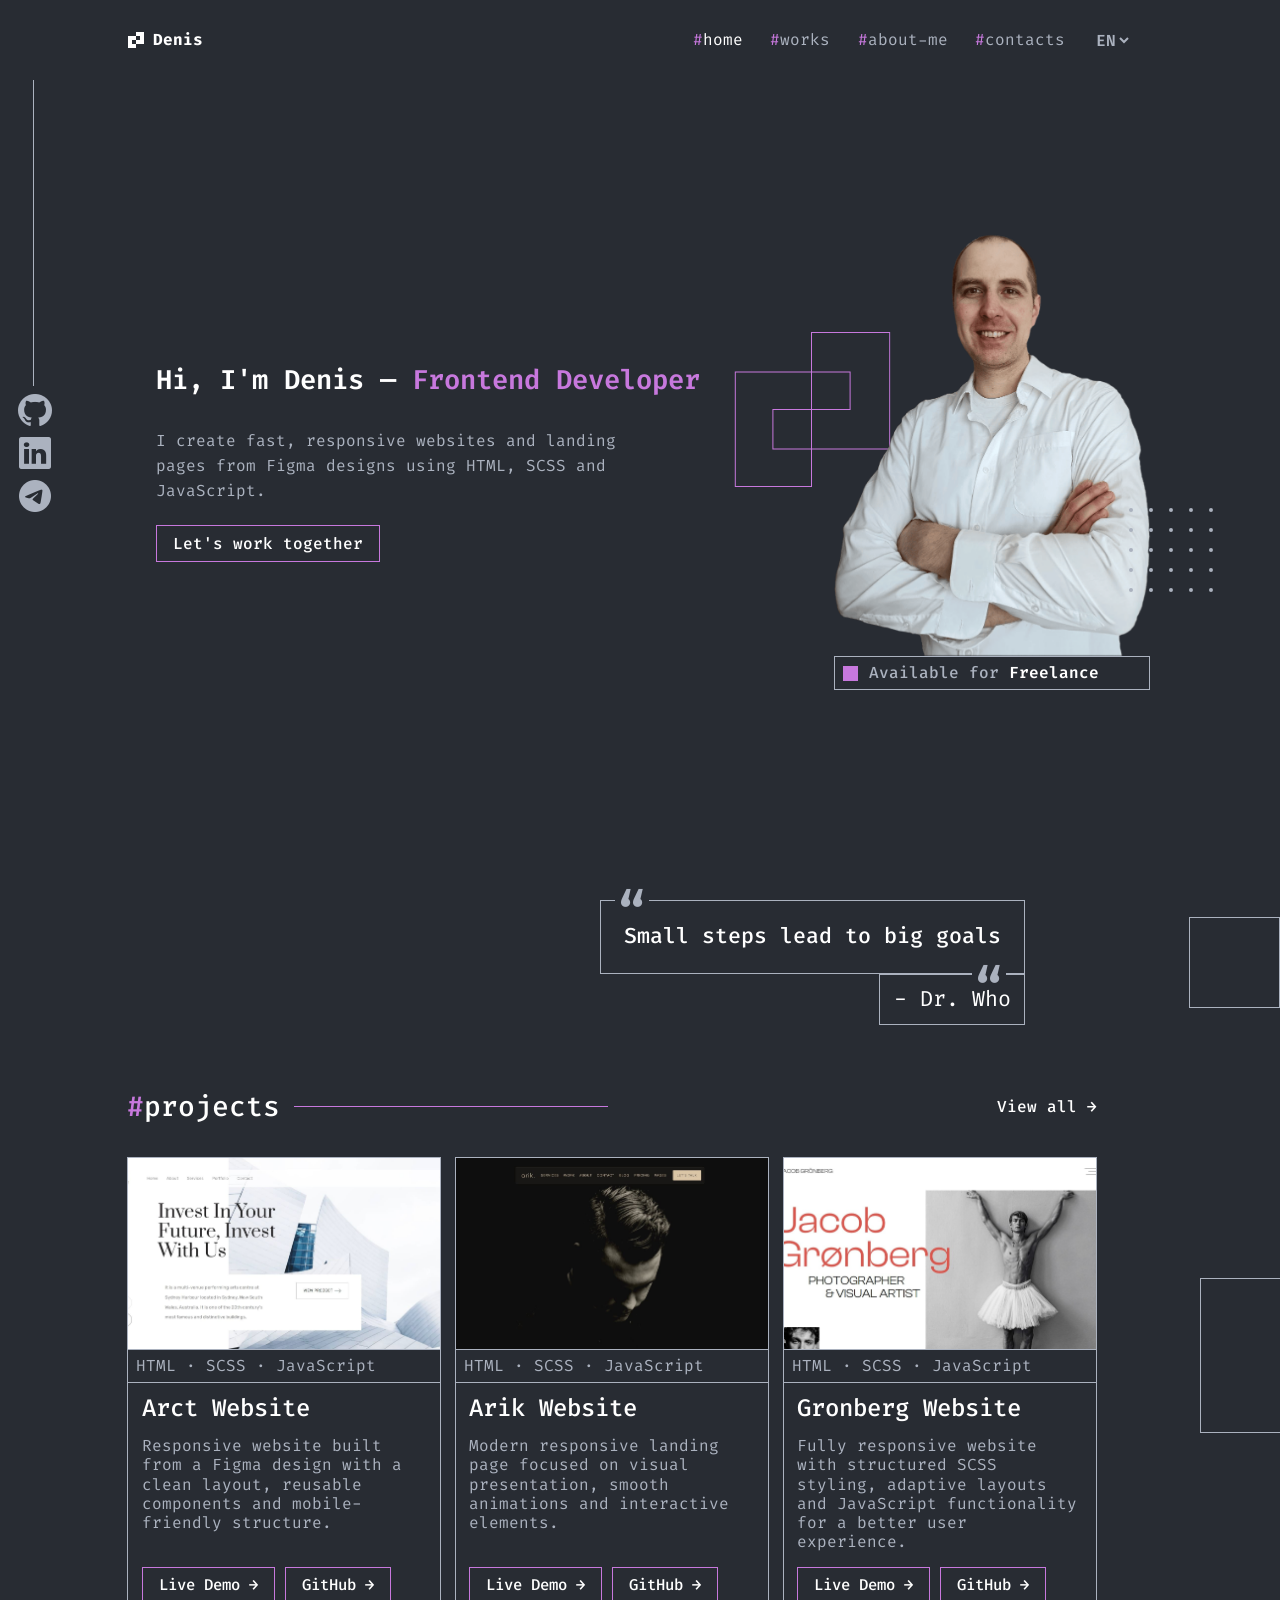
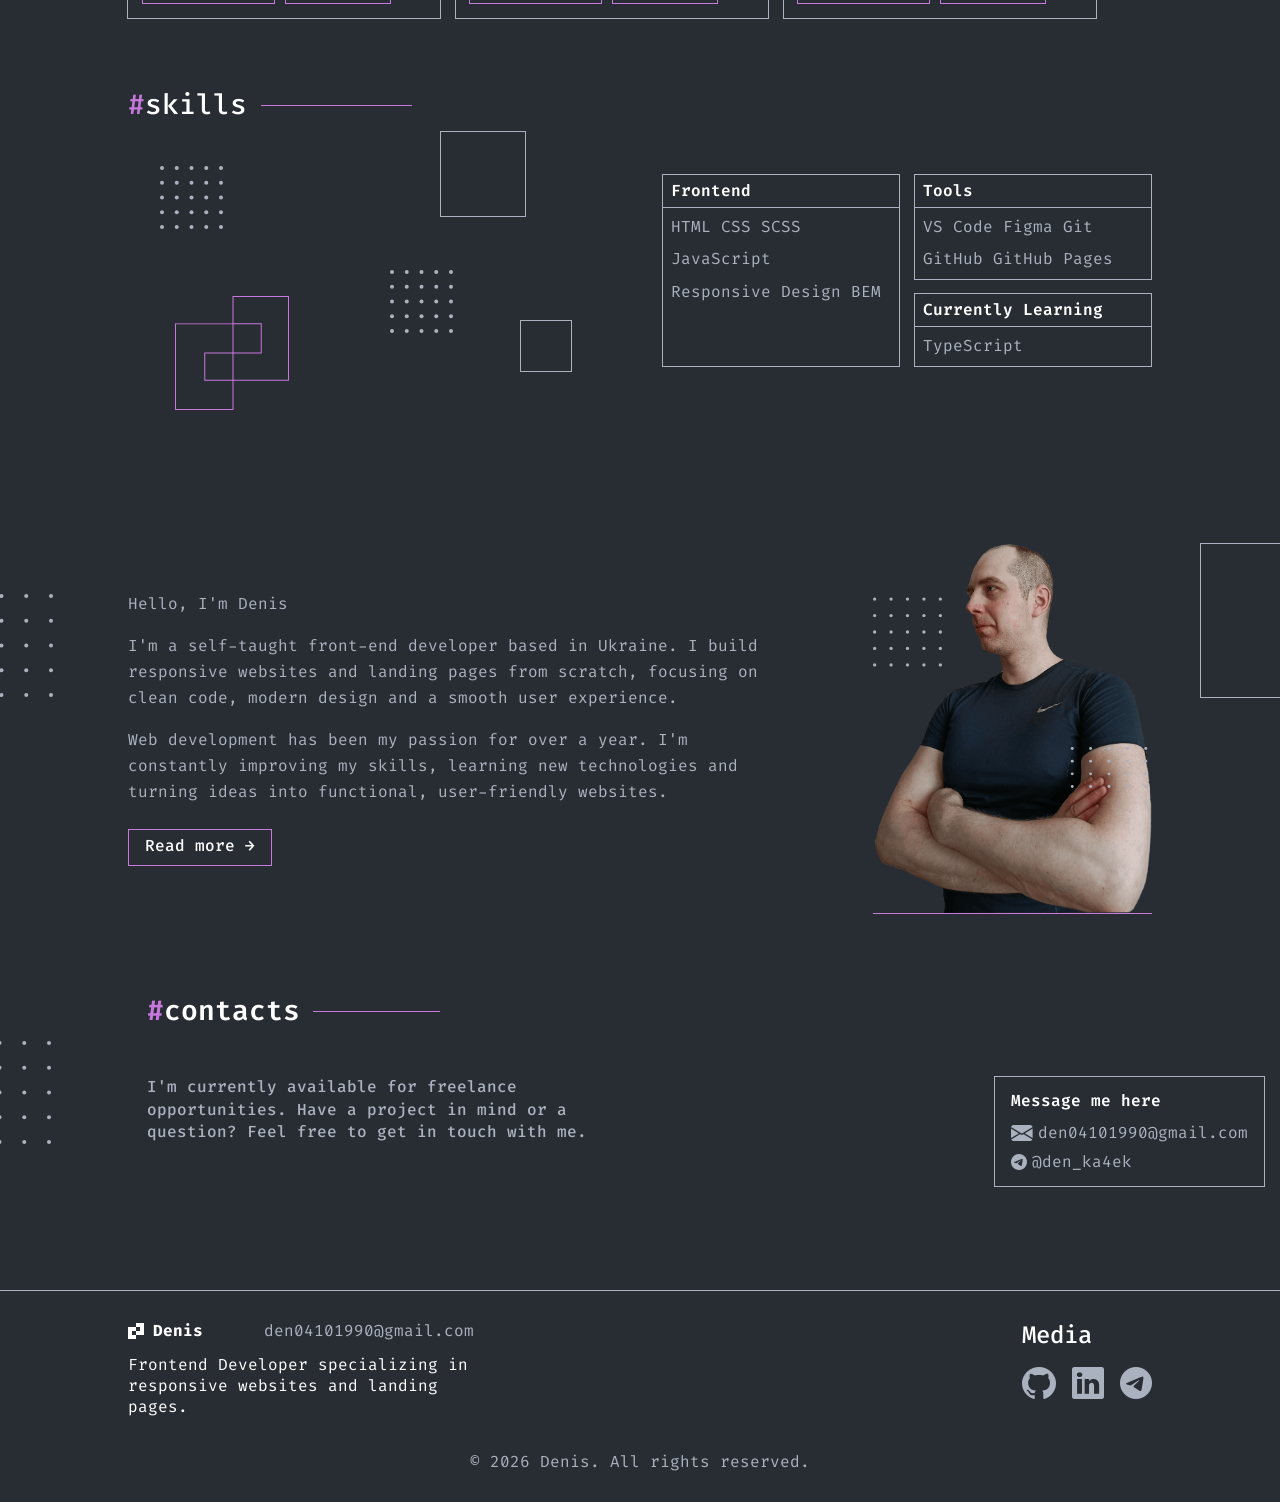
==== index.html @ 3022287d "fix bugs" ====
<!DOCTYPE html>
<html lang="en">
  <head>
    <meta charset="UTF-8" />
    <meta http-equiv="X-UA-Compatible" content="IE=edge" />
    <meta name="viewport" content="width=device-width, initial-scale=1.0" />

    <!-- SEO -->
    <meta
      name="description"
      content="Denis — Frontend Developer building fast, responsive websites and landing pages from Figma designs with HTML, SCSS and JavaScript."
    />
    <link rel="canonical" href="https://denis-dityatkin-dev.github.io/" />

    <!-- Open Graph -->
    <meta property="og:type" content="website" />
    <meta property="og:url" content="https://denis-dityatkin-dev.github.io/" />
    <meta property="og:title" content="Denis — Frontend Developer" />
    <meta
      property="og:description"
      content="Responsive websites and landing pages built with HTML, SCSS and JavaScript."
    />
    <meta
      property="og:image"
      content="https://denis-dityatkin-dev.github.io/images/preview.jpg"
    />

    <!-- Twitter -->
    <meta name="twitter:card" content="summary_large_image" />
    <meta name="twitter:title" content="Denis — Frontend Developer" />
    <meta
      name="twitter:description"
      content="Responsive websites and landing pages built with HTML, SCSS and JavaScript."
    />
    <meta
      name="twitter:image"
      content="https://denis-dityatkin-dev.github.io/images/preview.jpg"
    />

    <meta name="theme-color" content="#0d0d0d" />

    <link rel="icon" href="favicon.png" type="image/png" />
    <link rel="stylesheet" href="css/reset.css" />
    <link rel="stylesheet" href="css/main.css" />

    <title>Denis — Frontend Developer | Responsive Websites & Landing Pages</title>
  </head>

  <body>
    <div class="wrapper">
      <header id="navbar" class="header">
        <div class="header__container">
          <a data-goto=".wrapper" href="#" class="header__logo"> Denis </a>

          <div class="header__menu menu">
            <nav id="menu" class="menu__body">
              <ul class="menu__list">
                <li class="menu__item">
                  <a
                    href="index.html"
                    class="menu__link menu__link-active"
                    aria-current="page"
                  >
                    <span>#</span><span data-i18n="nav.home">home</span>
                  </a>
                </li>

                <li class="menu__item">
                  <a href="works.html" class="menu__link">
                    <span>#</span><span data-i18n="nav.works">works</span>
                  </a>
                </li>

                <li class="menu__item">
                  <a href="about.html" class="menu__link">
                    <span>#</span><span data-i18n="nav.about">about-me</span>
                  </a>
                </li>

                <li class="menu__item">
                  <a href="contacts.html" class="menu__link">
                    <span>#</span><span data-i18n="nav.contacts">contacts</span>
                  </a>
                </li>

                <li class="menu__item">
                  <div class="select-wrapper">
                    <select
                      id="lang-select"
                      class="menu__link menu__link-select"
                      aria-label="Select language"
                    >
                      <option value="en">EN</option>
                      <option value="uk">UA</option>
                    </select>
                  </div>
                </li>
              </ul>

              <div class="header__menu-social">
                <div class="header__menu-items">
                  <a
                    href="https://github.com/denis-dityatkin-dev?tab=repositories"
                    target="_blank"
                    rel="noopener noreferrer"
                    class="social__item icon-github"
                    aria-label="GitHub"
                  ></a>

                  <a
                    href="https://www.linkedin.com/in/denis-dityatkin-908346b7/"
                    target="_blank"
                    rel="noopener noreferrer"
                    class="social__item icon-linkedin"
                    aria-label="LinkedIn"
                  ></a>

                  <a
                    href="https://t.me/den_ka4ek"
                    target="_blank"
                    rel="noopener noreferrer"
                    class="social__item icon-telegram"
                    aria-label="Telegram"
                  ></a>
                </div>
              </div>
            </nav>
          </div>

          <div class="header__actions">
            <button
              type="button"
              class="menu__icon icon-menu"
              aria-label="Open menu"
              aria-expanded="false"
              aria-controls="menu"
            >
              <span></span>
            </button>
          </div>
        </div>
      </header>

      <main class="main">
        <section class="main-section --anim">
          <div class="main-section__line social-line anim--down"></div>

          <div class="main-section__social social">
            <div class="social__items">
              <a
                href="https://github.com/denis-dityatkin-dev?tab=repositories"
                target="_blank"
                rel="noopener noreferrer"
                class="social__item icon-github anim--delay"
                aria-label="GitHub"
              ></a>

              <a
                href="https://www.linkedin.com/in/denis-dityatkin-908346b7/"
                target="_blank"
                rel="noopener noreferrer"
                class="social__item icon-linkedin anim--delay"
                aria-label="LinkedIn"
              ></a>

              <a
                href="https://t.me/den_ka4ek"
                target="_blank"
                rel="noopener noreferrer"
                class="social__item icon-telegram anim--delay"
                aria-label="Telegram"
              ></a>
            </div>
          </div>

          <div class="main-section__content-container">
            <div class="main-section__content">
              <h1 class="main-section__title anim--down">
                Hi, I'm Denis — <span>Frontend Developer</span>
              </h1>

              <div class="main-section__text anim--right">
                <p>
                  I create fast, responsive websites and landing pages from
                  Figma designs using HTML, SCSS and JavaScript.
                </p>
              </div>

              <button
                data-goto=".contacts"
                class="button main-section__button button__live anim--zoom"
              >
                Let's work together
              </button>
            </div>

            <div class="main-section__decor decor-main-section">
              <div class="decor-main-section__box">
                <div class="decor-main-section__image">
                  <img
                    class="decor-main-section__picture anim--left"
                    src="./images/denis-3.png"
                    alt="Denis — Frontend Developer"
                  />

                  <h2
                    class="decor-main-section__subtitle icon-cube-primary anim--up"
                  >
                    Available for <span>Freelance</span>
                  </h2>
                </div>
              </div>
            </div>
          </div>
        </section>

        <section class="who --anim">
          <div class="who__content">
            <div class="who__text anim--right">
              <p>Small steps lead to big goals</p>
            </div>
            <div class="who__author anim--left">- Dr. Who</div>
          </div>

          <img
            src="./images/who/cube.svg"
            alt=""
            aria-hidden="true"
            class="who__cube cube anim--rotate"
          />
        </section>

        <section class="projects --anim">
          <div class="projects__container">
            <div class="projects__header">
              <h2 class="projects__title title anim--right">
                <span>#</span>projects
              </h2>
              <a href="works.html" class="projects__link anim--left">
                View all →
              </a>
            </div>

            <div class="projects__items">
              <!-- Arct Website -->
              <article class="projects__item item-projects anim--delay-up">
                <a
                  href="https://denis-dityatkin-dev.github.io/arct/"
                  target="_blank"
                  rel="noopener noreferrer"
                  class="item-projects__image"
                >
                  <img
                    src="./images/projects/portfolio-19.jpg"
                    alt="Arct Website preview"
                  />
                </a>

                <div class="item-projects__category">
                  HTML · SCSS · JavaScript
                </div>

                <div class="item-projects__body body-item-projects">
                  <h3 class="body-item-projects__title">
                    <a
                      href="https://denis-dityatkin-dev.github.io/arct/"
                      target="_blank"
                      rel="noopener noreferrer"
                      class="body-item-projects__link-title"
                    >
                      Arct Website
                    </a>
                  </h3>

                  <div class="body-item-projects__text">
                    <p>
                      Responsive website built from a Figma design with a clean
                      layout, reusable components and mobile-friendly structure.
                    </p>
                  </div>

                  <div class="item-projects__buttons">
                    <a
                      href="https://denis-dityatkin-dev.github.io/arct/"
                      target="_blank"
                      rel="noopener noreferrer"
                      class="button item-projects__button button__live"
                    >
                      Live Demo →
                    </a>

                    <a
                      href="https://github.com/denis-dityatkin-dev/arct"
                      target="_blank"
                      rel="noopener noreferrer"
                      class="button item-projects__button button__live"
                      aria-label="Arct Website on GitHub"
                    >
                      GitHub →
                    </a>
                  </div>
                </div>
              </article>

              <!-- Arik Website -->
              <article class="projects__item item-projects anim--delay-up">
                <a
                  href="https://denis-dityatkin-dev.github.io/Arik/"
                  target="_blank"
                  rel="noopener noreferrer"
                  class="item-projects__image"
                >
                  <img
                    src="./images/projects/portfolio-18.jpg"
                    alt="Arik Website preview"
                  />
                </a>

                <div class="item-projects__category">
                  HTML · SCSS · JavaScript
                </div>

                <div class="item-projects__body body-item-projects">
                  <h3 class="body-item-projects__title">
                    <a
                      href="https://denis-dityatkin-dev.github.io/Arik/"
                      target="_blank"
                      rel="noopener noreferrer"
                      class="body-item-projects__link-title"
                    >
                      Arik Website
                    </a>
                  </h3>

                  <div class="body-item-projects__text">
                    <p>
                      Modern responsive landing page focused on visual
                      presentation, smooth animations and interactive elements.
                    </p>
                  </div>

                  <div class="item-projects__buttons">
                    <a
                      href="https://denis-dityatkin-dev.github.io/Arik/"
                      target="_blank"
                      rel="noopener noreferrer"
                      class="button item-projects__button button__live"
                    >
                      Live Demo →
                    </a>

                    <a
                      href="https://github.com/denis-dityatkin-dev/Arik"
                      target="_blank"
                      rel="noopener noreferrer"
                      class="button item-projects__button button__live"
                      aria-label="Arik Website on GitHub"
                    >
                      GitHub →
                    </a>
                  </div>
                </div>
              </article>

              <!-- Gronberg Website -->
              <article class="projects__item item-projects anim--delay-up">
                <a
                  href="https://denis-dityatkin-dev.github.io/gronberg/"
                  target="_blank"
                  rel="noopener noreferrer"
                  class="item-projects__image"
                >
                  <img
                    src="./images/projects/portfolio-17.jpg"
                    alt="Gronberg Website preview"
                  />
                </a>

                <div class="item-projects__category">
                  HTML · SCSS · JavaScript
                </div>

                <div class="item-projects__body body-item-projects">
                  <h3 class="body-item-projects__title">
                    <a
                      href="https://denis-dityatkin-dev.github.io/gronberg/"
                      target="_blank"
                      rel="noopener noreferrer"
                      class="body-item-projects__link-title"
                    >
                      Gronberg Website
                    </a>
                  </h3>

                  <div class="body-item-projects__text">
                    <p>
                      Fully responsive website with structured SCSS styling,
                      adaptive layouts and JavaScript functionality for a better
                      user experience.
                    </p>
                  </div>

                  <div class="item-projects__buttons">
                    <a
                      href="https://denis-dityatkin-dev.github.io/gronberg/"
                      target="_blank"
                      rel="noopener noreferrer"
                      class="button item-projects__button button__live"
                    >
                      Live Demo →
                    </a>

                    <a
                      href="https://github.com/denis-dityatkin-dev/gronberg"
                      target="_blank"
                      rel="noopener noreferrer"
                      class="button item-projects__button button__live"
                      aria-label="Gronberg Website on GitHub"
                    >
                      GitHub →
                    </a>
                  </div>
                </div>
              </article>
            </div>
          </div>

          <img
            src="./images/projects/cube.svg"
            alt=""
            aria-hidden="true"
            class="projects__cube cube anim--rotate-rev"
          />
        </section>

        <section class="skills --anim">
          <div class="skills__container">
            <div class="skills__header">
              <h2 class="skills__title title anim--right">
                <span>#</span>skills
              </h2>
            </div>

            <div class="skills__body">
              <div class="skills__figures figure-skills">
                <div class="figure-skills__item">
                  <img
                    src="./images/skills/dots.svg"
                    class="item__figure-1 anim--rotate"
                    alt=""
                    aria-hidden="true"
                  />
                </div>

                <div class="figure-skills__item">
                  <img
                    src="./images/skills/сube-big.svg"
                    class="item__figure-2 anim--rotate-rev"
                    alt=""
                    aria-hidden="true"
                  />
                </div>

                <div class="figure-skills__item">
                  <img
                    src="./images/skills/logo.svg"
                    class="item__figure-3 anim--rotate"
                    alt=""
                    aria-hidden="true"
                  />
                </div>

                <div class="figure-skills__item figure-skills__item-body">
                  <img
                    src="./images/skills/dots.svg"
                    class="item__figure-4 anim--rotate-rev"
                    alt=""
                    aria-hidden="true"
                  />

                  <img
                    src="./images/skills/cube.svg"
                    class="item__figure-5 anim--rotate"
                    alt=""
                    aria-hidden="true"
                  />
                </div>
              </div>

              <div class="skills__content content-skills">
                <div class="content-skills__items item-skill">
                  <div class="item-skill__item anim--delay">
                    <h3 class="item-skill__item-title">Frontend</h3>

                    <div class="item-skill__item-text">
                      <p>HTML</p>
                      <p>CSS</p>
                      <p>SCSS</p>
                      <p>JavaScript</p>
                      <p>Responsive Design</p>
                      <p>BEM</p>
                    </div>
                  </div>

                  <div class="item-skill__item anim--delay">
                    <h3 class="item-skill__item-title">Tools</h3>

                    <div class="item-skill__item-text">
                      <p>VS Code</p>
                      <p>Figma</p>
                      <p>Git</p>
                      <p>GitHub</p>
                      <p>GitHub Pages</p>
                    </div>
                  </div>

                  <div class="item-skill__item anim--delay">
                    <h3 class="item-skill__item-title">Currently Learning</h3>

                    <div class="item-skill__item-text">
                      <p>TypeScript</p>
                    </div>
                  </div>
                </div>
              </div>
            </div>
          </div>
        </section>

        <section class="about --anim">
          <img
            src="./images/projects/cube.svg"
            alt=""
            aria-hidden="true"
            class="about__cube cube anim--rotate-rev"
          />

          <div class="about__container">
            <div class="about__header">
              <h2 class="about__title title anim--right">
                <span>#</span>about-me
              </h2>
            </div>

            <div class="about__body">
              <div class="about__content">
                <div class="about__text">
                  <p class="anim--delay-up">Hello, I'm Denis</p>

                  <p class="anim--delay-up">
                    I'm a self-taught front-end developer based in Ukraine. I
                    build responsive websites and landing pages from scratch,
                    focusing on clean code, modern design and a smooth user
                    experience.
                  </p>

                  <p class="anim--delay-up">
                    Web development has been my passion for over a year. I'm
                    constantly improving my skills, learning new technologies
                    and turning ideas into functional, user-friendly websites.
                  </p>
                </div>

                <a
                  href="about.html"
                  class="button about__button button__live anim--zoom"
                >
                  Read more →
                </a>
              </div>

              <div class="about__decor decor-about">
                <div class="decor-about__box">
                  <div class="decor-about__image">
                    <img
                      class="decor-about__picture anim--left"
                      src="./images/denis-4.png"
                      alt="Denis — Frontend Developer"
                    />
                  </div>
                </div>
              </div>
            </div>
          </div>

          <img
            src="./images/about/dots-1.svg"
            alt=""
            aria-hidden="true"
            class="about__dots anim--rotate"
          />
        </section>

        <section class="contacts --anim">
          <img
            src="./images/about/dots-1.svg"
            alt=""
            aria-hidden="true"
            class="contacts__dots anim--rotate"
          />

          <div class="contacts__content-container">
            <div class="contacts__header">
              <h2 class="contacts__title title anim--right">
                <span>#</span>contacts
              </h2>
            </div>

            <div class="contacts__body">
              <div class="contacts__text anim--up">
                <p>
                  I'm currently available for freelance opportunities. Have a
                  project in mind or a question? Feel free to get in touch with
                  me.
                </p>
              </div>

              <div class="contacts__content action anim--left">
                <div class="contacts__subtitle contacts__title">
                  Message me here
                </div>

                <div class="contacts__items">
                  <a
                    href="mailto:den04101990@gmail.com"
                    class="contacts__item icon-email"
                  >
                    den04101990@gmail.com
                  </a>

                  <a
                    href="https://t.me/den_ka4ek"
                    target="_blank"
                    rel="noopener noreferrer"
                    class="contacts__item icon-telegram"
                  >
                    @den_ka4ek
                  </a>
                </div>
              </div>
            </div>
          </div>
        </section>
      </main>

      <footer class="footer --anim">
        <div class="footer__container">
          <div class="footer__body body-footer">
            <div class="body-footer__content">
              <div class="body-footer__title">
                <a
                  href="#"
                  data-goto=".wrapper"
                  class="body-footer__logo header__logo anim--right"
                >
                  Denis
                </a>

                <a
                  href="mailto:den04101990@gmail.com"
                  class="body-footer__mail anim--left"
                >
                  den04101990@gmail.com
                </a>
              </div>

              <div class="body-footer__text anim--up">
                <p>
                  Frontend Developer specializing in responsive websites and
                  landing pages.
                </p>
              </div>
            </div>

            <div class="body-footer__media media-footer">
              <div class="media-footer__title anim--left">Media</div>

              <div class="media-footer__social social-footer">
                <div class="social-footer__items">
                  <a
                    href="https://github.com/denis-dityatkin-dev?tab=repositories"
                    target="_blank"
                    rel="noopener noreferrer"
                    class="social-footer__item social__item icon-github anim--delay"
                    aria-label="GitHub"
                  ></a>

                  <a
                    href="https://www.linkedin.com/in/denis-dityatkin-908346b7/"
                    target="_blank"
                    rel="noopener noreferrer"
                    class="social-footer__item social__item icon-linkedin anim--delay"
                    aria-label="LinkedIn"
                  ></a>

                  <a
                    href="https://t.me/den_ka4ek"
                    target="_blank"
                    rel="noopener noreferrer"
                    class="social-footer__item social__item icon-telegram anim--delay"
                    aria-label="Telegram"
                  ></a>
                </div>
              </div>
            </div>
          </div>

          <div class="footer__copy anim--up">
            © 2026 Denis. All rights reserved.
          </div>
        </div>
      </footer>
    </div>

    <script src="js/translate.js"></script>
    <script src="js/components/burger.js"></script>
    <script src="js/components/float-head.js"></script>
    <script src="js/components/anim.js"></script>
  </body>
</html>
---- css/main.css ----
@import url("https://fonts.googleapis.com/css?family=Fira+Code:300,regular,500,600,700&display=swap");
@import "../css/components.css";
@import "../css/components/anim.css";
@import "../css/icons-fonts.css";
@import "../scss/components/burger.css";
@import "../scss/work.css";
@import "../scss/about.css";
@import "../scss/contact.css";
:root {
  --font-family: "Fira Code", sans-serif;
  --primary: #c778dd;
  --gray: #abb2bf;
  --background: #282c33;
  --white: #fff;
}

.wrapper {
  min-height: 100%;
  display: flex;
  flex-direction: column;
  overflow: clip;
}

.wrapper > main {
  flex-grow: 1;
}

[class*=__container] {
  margin-inline: auto;
  padding-inline: 0.9375rem;
}

[class*=__content-container] {
  padding-inline: 0.9375rem;
}

body {
  font-family: var(--font-family);
  color: var(--gray);
  background-color: var(--background);
}

.social {
  display: flex;
  flex-direction: column;
  align-items: center;
  justify-content: center;
  gap: 0.5rem;
  position: relative;
  padding-top: 0.5rem;
}
.social::before {
  position: absolute;
  content: "";
  top: 0;
  left: 0;
  width: 100%;
  height: 100%;
  background-color: var(--background);
}
.social__items {
  position: relative;
  display: flex;
  flex-direction: column;
  align-items: center;
  gap: 0.5rem;
}
.social__item {
  font-size: 2rem;
  transition: color 0.5s;
}
.social__item:hover {
  color: var(--white);
}

@media (max-width: 47.9988rem) {
  .cube {
    display: none;
  }
}

.social-line {
  display: flex;
  align-items: flex-start;
  position: absolute;
  top: 0;
  left: 2.0625rem;
  width: 0.0625rem;
  height: 50%;
  background-color: var(--gray);
  pointer-events: none;
  z-index: 1;
}
@media (max-width: 47.9988rem) {
  .social-line {
    display: none;
  }
}

.skip-link {
  position: absolute;
  left: -9999px;
  top: 0;
  background: #000;
  color: #fff;
  padding: 8px 16px;
  z-index: 1000;
}

.skip-link:focus {
  left: 0;
}

.header {
  position: fixed;
  width: 100%;
  top: 0;
  left: 0;
  z-index: 100;
  background-color: var(--background);
  transition: all 0.5s;
}
.header__container {
  display: flex;
  align-items: center;
  justify-content: space-between;
  gap: 1.25rem;
  min-height: 5rem;
  padding-block: calc(20px + 12 * ((100vw - 320px) / 1600));
}
.header__logo {
  font-weight: 700;
  color: var(--white);
  z-index: 5;
  flex-grow: 1;
  position: relative;
  padding-left: 1.5625rem;
  display: flex;
  align-items: center;
  transition: color 0.5s;
}
.header__logo::before {
  width: 100%;
  height: 100%;
  content: "";
  position: absolute;
  top: 0;
  left: 0;
  background: url("../images/logo-white.svg") left no-repeat;
}
.header__logo:hover {
  color: var(--primary);
}
.header__menu-social {
  display: flex;
  justify-content: center;
  align-items: center;
}
@media (min-width: 47.9988rem) {
  .header__menu-social {
    display: none;
  }
}
.header__menu-items {
  display: flex;
  gap: 1.25rem;
}
.menu__body {
  display: flex;
  flex-direction: column;
  gap: 1.875rem;
}
.menu__list {
  flex-grow: 1;
  display: flex;
  align-items: center;
  gap: calc(20px + 12 * ((100vw - 320px) / 1600));
}
@media (max-width: 47.9988rem) {
  .menu__list {
    flex-direction: column;
    align-items: end;
  }
}
.menu__item select {
  font-family: var(--font-family);
  font-weight: 600;
  color: var(--gray);
  background-color: var(--background);
  text-transform: uppercase;
  cursor: pointer;
}
.menu__item select option {
  background-color: var(--background);
}
.menu__link {
  text-transform: lowercase;
  font-size: 1rem;
  transition: color 0.5s;
  position: relative;
  transition: color 0.5s;
}
.menu__link span {
  background-color: var(--background);
}
.menu__link span:nth-child(1) {
  color: var(--primary);
}
.menu__link:hover {
  color: var(--white);
}
@media (max-width: 47.9988rem) {
  .menu__link {
    font-size: 32px;
  }
}
.menu__link::after {
  position: absolute;
  content: "";
  width: 0;
  bottom: 0;
  left: 50%;
  height: 0.0313rem;
  background-color: var(--primary);
  transition: all 0.5s;
}
.menu__link:hover {
  color: var(--white);
}
.menu__link:hover::after {
  left: 0;
  width: 100%;
}
.menu__link--active {
  color: var(--white);
}
.menu__link--active::after {
  left: 0;
  width: 100%;
}
.menu__link-active {
  color: var(--white);
}
.main-section {
  position: relative;
  display: flex;
  justify-content: center;
  align-items: center;
  min-height: 100vh;
  gap: calc(40px + 82 * ((100vw - 320px) / 1600));
}
.main-section__social {
  padding-left: 1.0625rem;
  position: relative;
  z-index: 2;
}
@media (max-width: 47.9988rem) {
  .main-section__social {
    display: none;
  }
}
.main-section__content-container {
  padding-top: calc(80px + 43 * ((100vw - 320px) / 1600));
  padding-bottom: calc(40px + 72 * ((100vw - 320px) / 1600));
  display: grid;
  grid-template-columns: repeat(2, 1fr);
  min-height: 100%;
  align-items: center;
  -moz-column-gap: 1.25rem;
       column-gap: 1.25rem;
}
@media (max-width: 47.9988rem) {
  .main-section__content-container {
    grid-template-columns: auto;
    row-gap: 1.875rem;
  }
}
.main-section__title {
  font-weight: 600;
  font-size: calc(20px + 12 * ((100vw - 320px) / 1600));
  line-height: 1.5;
  color: var(--white);
}
.main-section__title span {
  color: var(--primary);
}
.main-section__title:not(:last-child) {
  margin-bottom: calc(20px + 12 * ((100vw - 320px) / 1600));
}
.main-section__text {
  line-height: 1.5625;
}
@media (min-width: 47.9988rem) {
  .main-section__text {
    max-width: 31.25rem;
  }
}
.main-section__text:not(:last-child) {
  margin-bottom: calc(20px + 4 * ((100vw - 320px) / 1600));
}
.decor-main-section__box {
  position: relative;
}
.decor-main-section__box::before, .decor-main-section__box::after {
  content: "";
  position: absolute;
}
.decor-main-section__box::before {
  width: 33.91%;
  height: 33.91%;
  top: 21.76%;
  left: 0;
  background: url("../images/main/logo-primary.svg") center/100% 100% no-repeat;
  -webkit-animation: rotate 70s infinite linear;
          animation: rotate 70s infinite linear;
}
.decor-main-section__box::after {
  width: 18.38%;
  height: 18.38%;
  right: 8%;
  bottom: 21.5%;
  z-index: 2;
  background: url("../images/main/dots.svg") center/100% 100% no-repeat;
  -webkit-animation: anti-rotate 70s infinite linear;
          animation: anti-rotate 70s infinite linear;
}
.decor-main-section__image {
  display: grid;
  align-items: center;
  justify-content: center;
  position: relative;
  z-index: 2;
}
.decor-main-section__picture {
  max-width: 100%;
  max-height: 26.4375rem;
}
.decor-main-section__subtitle {
  border: 1px solid var(--gray);
  padding: 0.5rem;
  display: flex;
  align-items: center;
  font-weight: 500;
  gap: 0.625rem;
}
.decor-main-section__subtitle::before {
  color: var(--primary);
}
.decor-main-section__subtitle span {
  color: var(--white);
  font-weight: 600;
}

@-webkit-keyframes rotate {
  0% {
    transform: rotate(0deg);
  }
  100% {
    transform: rotate(360deg);
  }
}

@keyframes rotate {
  0% {
    transform: rotate(0deg);
  }
  100% {
    transform: rotate(360deg);
  }
}
@-webkit-keyframes anti-rotate {
  0% {
    transform: rotate(0deg);
  }
  100% {
    transform: rotate(-360deg);
  }
}
@keyframes anti-rotate {
  0% {
    transform: rotate(0deg);
  }
  100% {
    transform: rotate(-360deg);
  }
}
.who {
  display: flex;
  justify-content: flex-end;
  align-items: center;
  padding-bottom: calc(40px + 46 * ((100vw - 320px) / 1600));
  gap: calc(40px + 206 * ((100vw - 320px) / 1600));
}
@media (max-width: 47.9988rem) {
  .who {
    justify-content: center;
    padding-inline: 0.9375rem;
  }
}
.who__content {
  text-align: end;
  font-size: calc(18px + 6 * ((100vw - 320px) / 1600));
  color: var(--white);
  position: relative;
}
.who__content::before, .who__content::after {
  content: "\e90d";
  font-family: "icomoon";
  position: absolute;
  font-size: calc(14px + 7 * ((100vw - 320px) / 1600));
  color: var(--gray);
  padding-inline: calc(2px + 6 * ((100vw - 320px) / 1600));
  padding-block: calc(2px + 2 * ((100vw - 320px) / 1600));
  background-color: var(--background);
  z-index: 2;
}
.who__content::before {
  top: -11%;
  left: 3.5%;
}
.who__content::after {
  bottom: 31%;
  right: 4.5%;
}
.who__text {
  font-weight: 500;
  line-height: 1.2;
  border: 1px solid var(--gray);
  padding: calc(10px + 22 * ((100vw - 320px) / 1600));
}
.who__author {
  display: inline-block;
  border: 1px solid var(--gray);
  padding: calc(10px + 6 * ((100vw - 320px) / 1600));
}
.projects {
  display: flex;
  align-items: center;
  gap: 1.875rem;
  padding-bottom: calc(40px + 54 * ((100vw - 320px) / 1600));
}
@media (min-width: 61.9988rem) {
  .projects__container {
    padding-left: calc(15px + 90 * ((100vw - 320px) / 1600));
  }
}
.projects__header {
  display: flex;
  justify-content: space-between;
  align-items: center;
  gap: 1.25rem;
  padding-bottom: calc(20px + 28 * ((100vw - 320px) / 1600));
}
.projects__title::after {
  width: calc(20px + 491 * ((100vw - 320px) / 1600));
}
.projects__link {
  font-weight: 500;
  color: var(--white);
  position: relative;
  transition: color 0.5s;
}
.projects__link::after {
  position: absolute;
  content: "";
  width: 0;
  bottom: 0;
  right: 100%;
  height: 0.0313rem;
  background-color: var(--primary);
  transition: all 0.5s;
}
.projects__link:hover {
  color: var(--white);
}
.projects__link:hover::after {
  right: 0;
  width: 100%;
}
.projects__items {
  display: grid;
  grid-template-columns: repeat(auto-fill, minmax(min(310px, 100%), 1fr));
  gap: calc(10px + 6 * ((100vw - 320px) / 1600));
  align-items: stretch;
}
.projects__items:not(:last-child) {
  margin-bottom: calc(30px + 60 * ((100vw - 320px) / 1600));
}
.projects__item {
  border: 0.0625rem solid var(--gray);
}
.projects__cube {
  margin-right: -4.6875rem;
}

.item-projects {
  display: flex;
  flex-direction: column;
  height: 100%;
}
.item-projects__image {
  display: block;
  aspect-ratio: 330/201;
  overflow: hidden;
}
.item-projects__image img {
  display: block;
  width: 100%;
  height: 100%;
  -o-object-fit: cover;
     object-fit: cover;
  transition: scale 0.5s;
}
.item-projects__image img:hover {
  scale: 1.05;
}
.item-projects__category {
  padding: 0.5rem;
  border-block: 0.0625rem solid var(--gray);
}
.item-projects__buttons {
  display: flex;
  justify-content: flex-start;
  align-items: center;
  gap: 0.625rem;
  margin-top: auto;
}
.item-projects__button {
  display: flex;
  justify-content: center;
  align-items: center;
  font-size: calc(15px + 1 * ((100vw - 320px) / 1600));
}

.body-item-projects {
  display: flex;
  flex-direction: column;
  flex: 1;
  padding: calc(10px + 6 * ((100vw - 320px) / 1600));
}
.body-item-projects__title {
  font-weight: 500;
  font-size: 1.5rem;
  color: var(--white);
  transition: color 0.5s;
}
.body-item-projects__title:not(:last-child) {
  margin-bottom: 1rem;
}
.body-item-projects__title:hover {
  color: var(--primary);
}
.body-item-projects__text {
  line-height: 1.2;
  flex: 1;
}
.body-item-projects__text:not(:last-child) {
  margin-bottom: 1rem;
}
.body-item-projects__text p:not(:last-child) {
  margin-bottom: 0.625rem;
}
.skills {
  padding-bottom: calc(40px + 72 * ((100vw - 320px) / 1600));
}
.skills__header {
  margin-bottom: 0.75rem;
}
.skills__title::after {
  width: calc(20px + 219 * ((100vw - 320px) / 1600));
}
.skills__body {
  display: flex;
  justify-content: center;
  align-items: center;
  gap: calc(20px + 39 * ((100vw - 320px) / 1600));
}
@media (max-width: 61.9988rem) {
  .skills__body {
    align-items: stretch;
  }
}
@media (max-width: 767.98px) {
  .skills__body {
    display: block;
  }
}
.skills__figures {
  flex: 0 1 50%;
  min-width: 0;
}
.skills__content {
  flex: 0 1 50%;
  min-width: 0;
  width: 100%;
}

.figure-skills {
  display: grid;
  grid-template-columns: repeat(2, 1fr);
  gap: calc(20px + 22 * ((100vw - 320px) / 1600));
}
@media (max-width: 767.98px) {
  .figure-skills {
    display: none;
  }
}
.item__figure-1 {
  padding-left: 2rem;
  padding-top: 2.1875rem;
  padding-right: 4.0625rem;
}
.item__figure-2 {
  padding-left: 3.125rem;
  padding-bottom: 1.1875rem;
  padding-right: 2.25rem;
}
.item__figure-3 {
  padding-left: 2.9375rem;
  padding-top: 1.625rem;
}
.item__figure-5 {
  padding-left: 3.5625rem;
  padding-bottom: 2.3125rem;
  padding-top: 3.125rem;
}

.content-skills {
  width: 100%;
}
.content-skills__items {
  display: grid;
  grid-template-columns: repeat(2, 1fr);
  gap: 1rem;
  gap: calc(10px + 6 * ((100vw - 320px) / 1600));
}
@media (max-width: 767.98px) {
  .content-skills__items {
    grid-template-columns: 1fr;
  }
}

.item-skill__item {
  border: 0.0625rem solid var(--gray);
  padding-block: 0.5rem;
  height: 100%;
  transition: border-color 0.3s ease, transform 0.3s ease;
}
.item-skill__item:hover {
  border-color: var(--primary);
  transform: translateY(-2px);
}
@media (min-width: 61.9988rem) {
  .item-skill__item:nth-child(1) {
    grid-row: 1/3;
  }
}
.item-skill__item-title {
  border-bottom: 0.0625rem solid var(--gray);
  padding-inline: 0.5rem;
  padding-bottom: 0.5rem;
  font-weight: 600;
  color: var(--white);
}
.item-skill__item-text {
  padding-inline: 0.5rem;
  padding-top: 0.5rem;
  line-height: 1.4;
  display: flex;
  gap: 0.625rem;
  flex-wrap: wrap;
}

.about {
  display: flex;
  justify-content: center;
  align-items: center;
  gap: calc(20px + 70 * ((100vw - 320px) / 1600));
  padding-bottom: calc(40px + 72 * ((100vw - 320px) / 1600));
}
.about__cube {
  margin-left: -4.6875rem;
}
@media (max-width: 61.9988rem) {
  .about__cube {
    display: none;
  }
}
.about__header:not(:last-child) {
  margin-bottom: calc(20px + 4 * ((100vw - 320px) / 1600));
}
.about__title::after {
  width: calc(20px + 306 * ((100vw - 320px) / 1600));
}
.about__body {
  display: flex;
  align-items: center;
  gap: calc(20px + 146 * ((100vw - 320px) / 1600));
}
@media (max-width: 991.9808px) {
  .about__body {
    justify-content: center;
    flex-direction: column;
  }
}
.about__text {
  line-height: 1.625;
}
.about__text p:not(:last-child) {
  margin-bottom: calc(10px + 10 * ((100vw - 320px) / 1600));
}
.about__text:not(:last-child) {
  margin-bottom: calc(20px + 7 * ((100vw - 320px) / 1600));
}
.about__button {
  display: inline-block;
}
.about__dots {
  margin-right: -1.5625rem;
}
@media (max-width: 61.9988rem) {
  .about__dots {
    display: none;
  }
}

.decor-about__box {
  position: relative;
}
.decor-about__box::before, .decor-about__box::after {
  content: "";
  position: absolute;
  background-repeat: no-repeat;
  background-position: center;
  background-size: 100% 100%;
}
.decor-about__box::before {
  width: 24.78%;
  height: 24.78%;
  top: 11.63%;
  left: 0;
  background-image: url("../images/main/dots.svg");
  -webkit-animation: rotate 70s infinite linear;
          animation: rotate 70s infinite linear;
}
.decor-about__box::after {
  width: 30.68%;
  height: 11.05%;
  right: 0;
  bottom: 33.92%;
  background-image: url("../images/about/dots-2.svg");
  -webkit-animation: anti-rotate 70s infinite linear;
          animation: anti-rotate 70s infinite linear;
}
.decor-about__image {
  display: grid;
  align-items: center;
  justify-content: center;
  border-bottom: 0.0625rem solid var(--primary);
}
.decor-about__picture {
  max-width: 100%;
  display: block;
}

.contacts {
  display: flex;
  align-items: center;
  gap: calc(20px + 101 * ((100vw - 320px) / 1600));
  padding-bottom: calc(40px + 105 * ((100vw - 320px) / 1600));
}
.contacts__dots {
  margin-left: -3.25rem;
}
@media (max-width: 61.9988rem) {
  .contacts__dots {
    display: none;
  }
}
.contacts__content-container {
  flex-grow: 1;
}
.contacts__header:not(:last-child) {
  padding-bottom: calc(20px + 25 * ((100vw - 320px) / 1600));
}
.contacts__body {
  display: flex;
  justify-content: space-between;
  gap: 1.25rem;
}
@media (max-width: 37.5613rem) {
  .contacts__body {
    flex-direction: column;
  }
}
.contacts__text {
  font-weight: 500;
  line-height: 1.4;
}
@media (min-width: 37.5613rem) {
  .contacts__text {
    max-width: 32.1875rem;
  }
}
.contacts__content {
  border: 0.0625rem solid var(--gray);
  padding: 1rem;
}
.contacts__title {
  font-weight: 600;
  color: var(--white);
  margin-bottom: 1rem;
}
.contacts__items {
  display: grid;
  gap: 0.8125rem;
}
.contacts__item {
  display: flex;
  align-items: center;
  gap: 0.3125rem;
  transition: color 0.5s;
  z-index: 5;
}
.contacts__item:hover {
  color: var(--white);
}

.action {
  position: relative;
  z-index: 1;
  border: 0.0625rem solid var(--gray);
}
.action::after {
  content: "";
  position: absolute;
  inset: -0.625rem;
  border: 0.0625rem solid var(--primary);
  opacity: 0;
  z-index: -1;
  pointer-events: none;
  -webkit-animation: play 2s infinite ease-out;
          animation: play 2s infinite ease-out;
}

@-webkit-keyframes play {
  0% {
    transform: scale(1);
    opacity: 0.8;
  }
  100% {
    transform: scale(1.15);
    opacity: 0;
  }
}

@keyframes play {
  0% {
    transform: scale(1);
    opacity: 0.8;
  }
  100% {
    transform: scale(1.15);
    opacity: 0;
  }
}
.footer {
  border-top: 0.0625rem solid var(--gray);
  padding-block: 2rem;
}
.footer__body {
  margin-bottom: calc(20px + 28 * ((100vw - 320px) / 1600));
}
.footer__copy {
  text-align: center;
}

.body-footer {
  display: flex;
  justify-content: space-between;
  gap: 1.25rem;
}
@media (max-width: 47.9988rem) {
  .body-footer {
    flex-direction: column;
    justify-content: center;
    text-align: center;
  }
}
@media (min-width: 47.9988rem) {
  .body-footer__content {
    max-width: 346px;
  }
}
.body-footer__title {
  display: flex;
  align-items: center;
  gap: calc(10px + 14 * ((100vw - 320px) / 1600));
  margin-bottom: 1rem;
}
.body-footer__mail {
  transition: color 0.5s;
}
.body-footer__mail:hover {
  color: var(--white);
}
.body-footer__text {
  color: var(--white);
  line-height: 1.3;
}
.media-footer__title {
  font-weight: 500;
  font-size: 1.5rem;
  color: var(--white);
  margin-bottom: 1.25rem;
}
.social-footer__items {
  display: flex;
  align-items: center;
  gap: 1rem;
}
@media (max-width: 47.9988rem) {
  .social-footer__items {
    justify-content: center;
  }
}
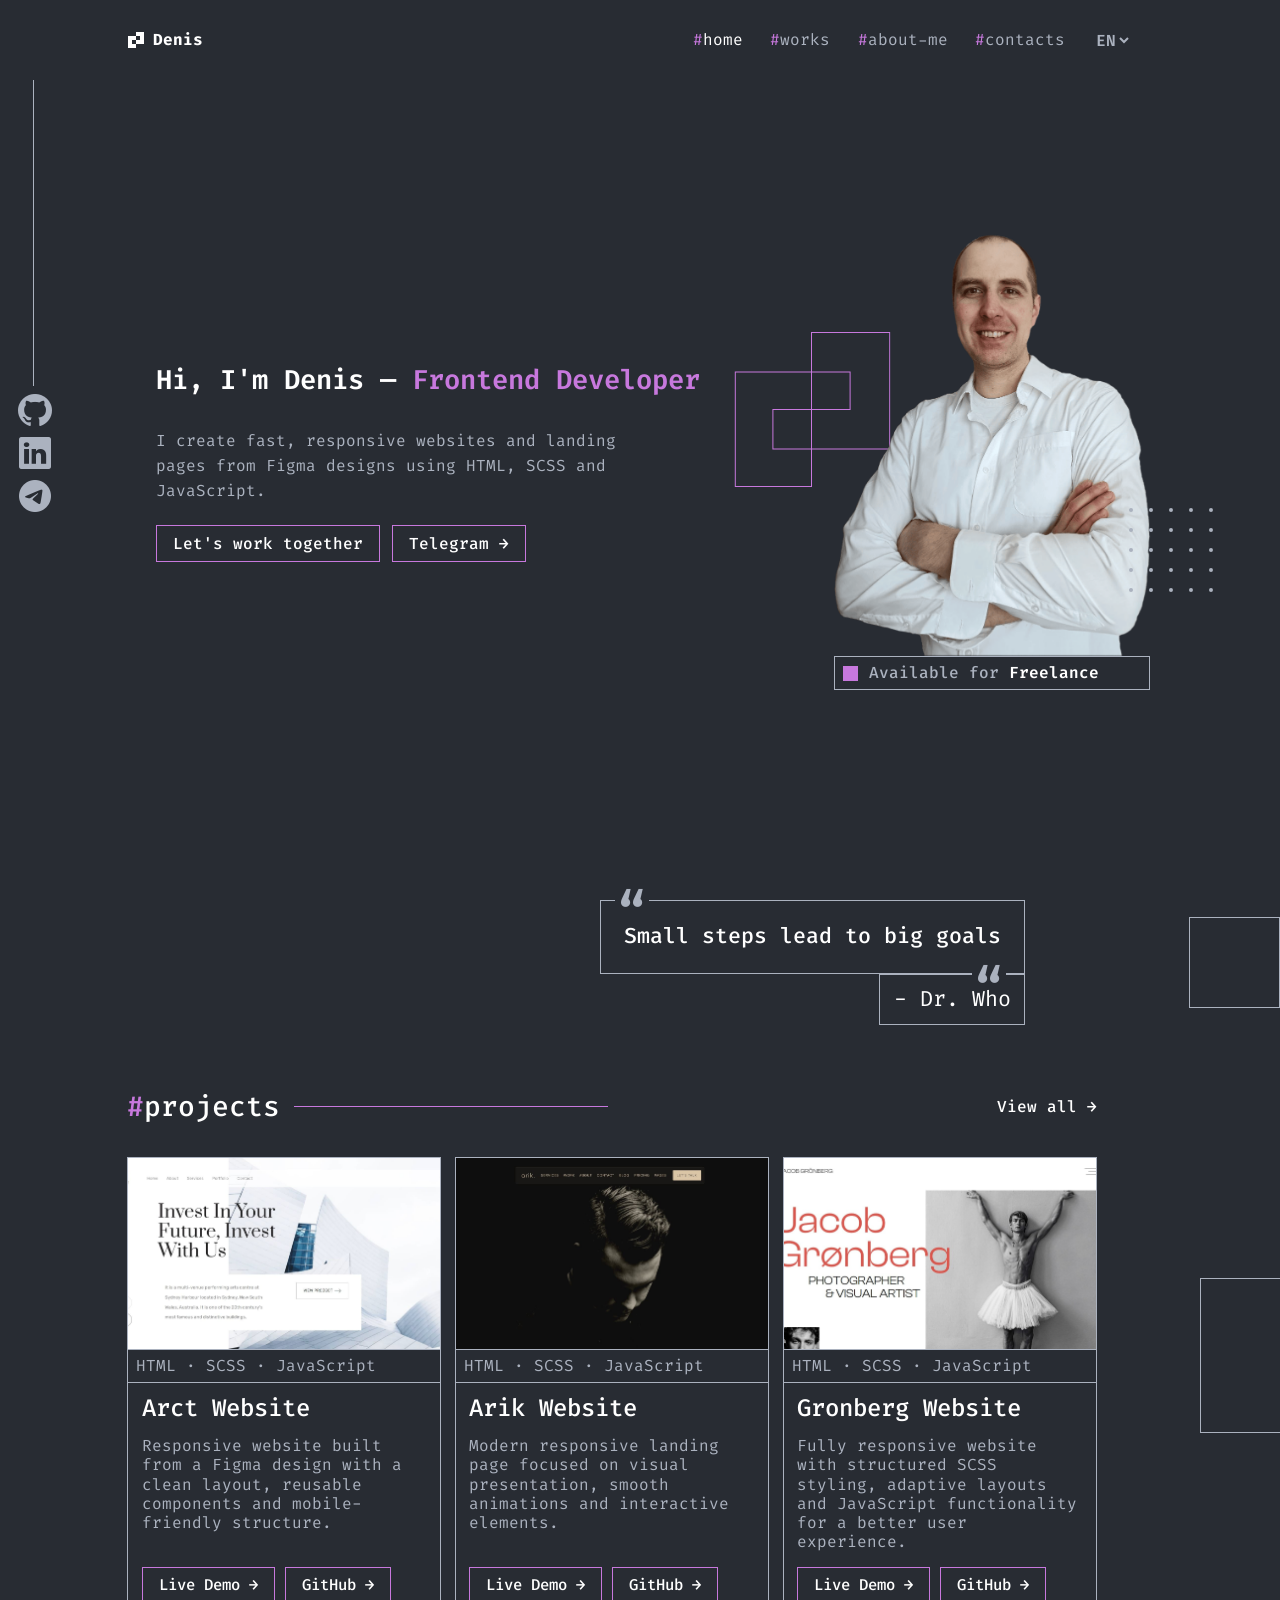
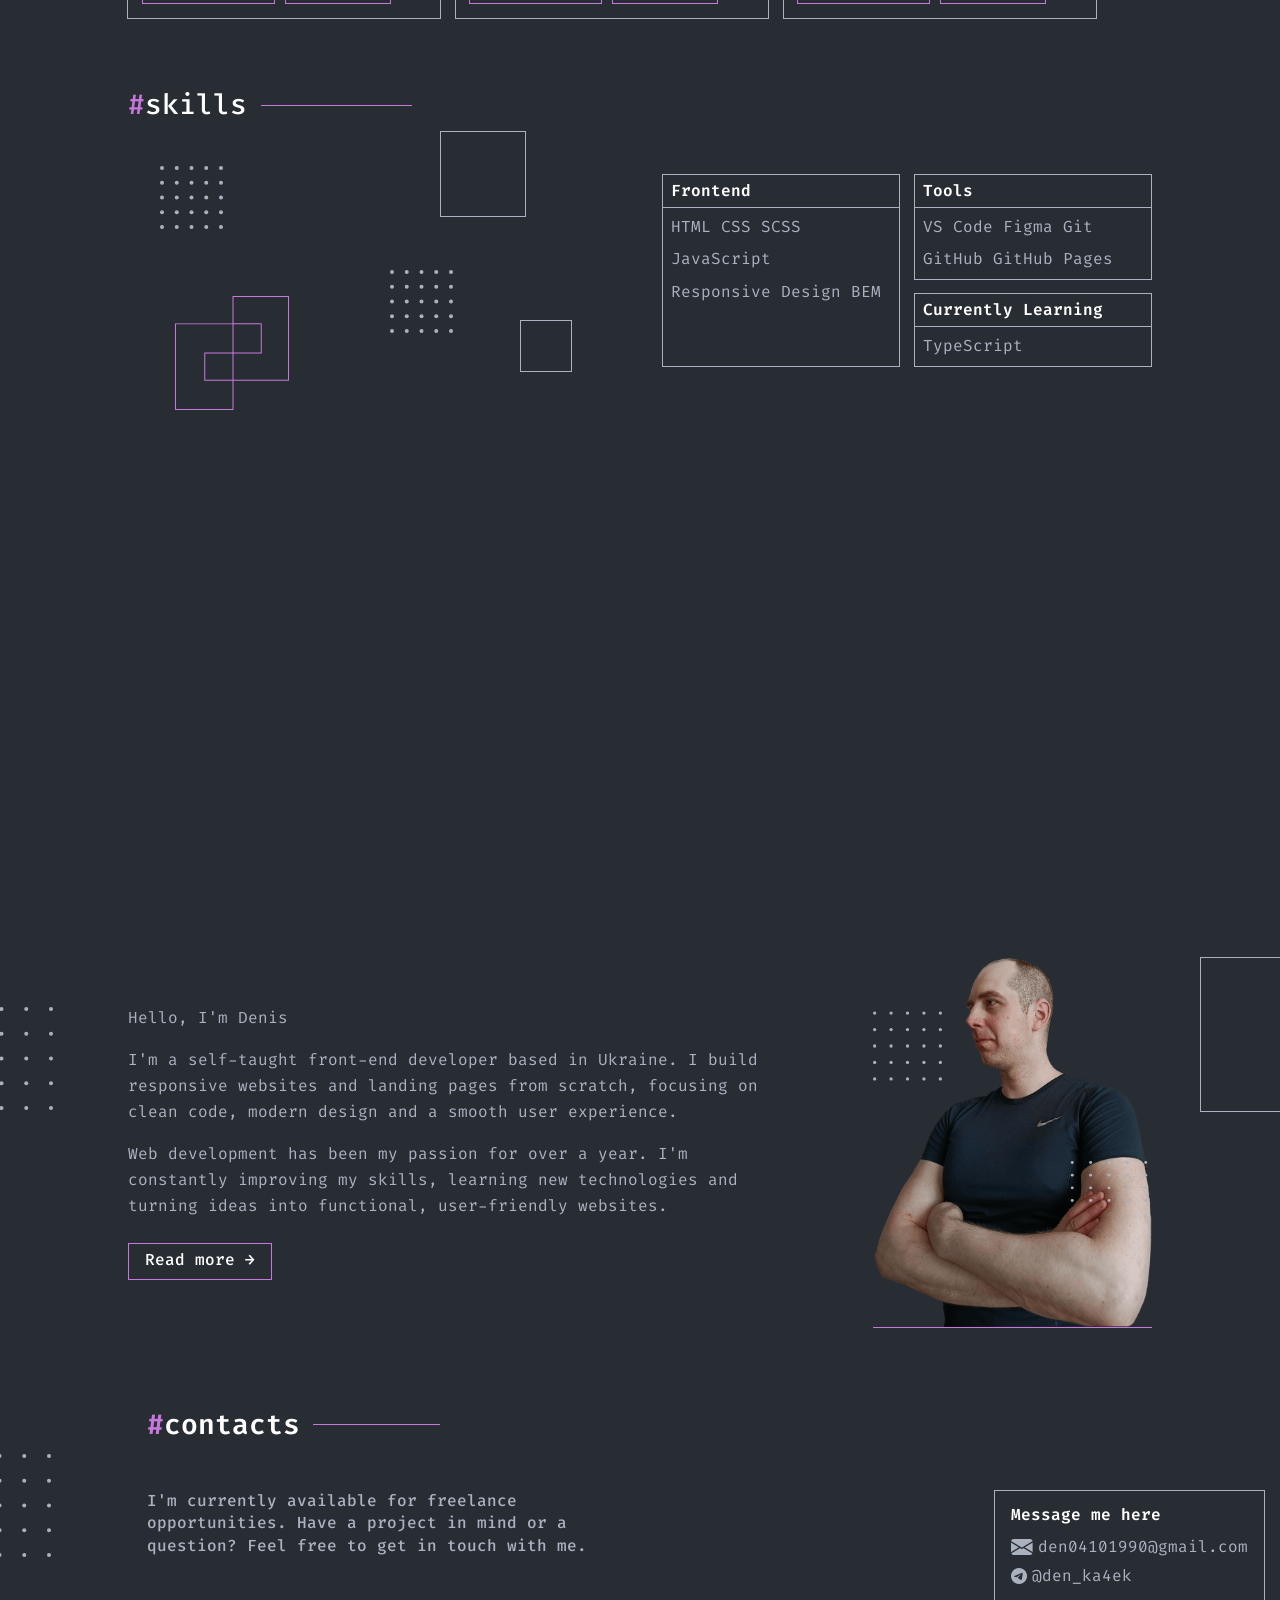
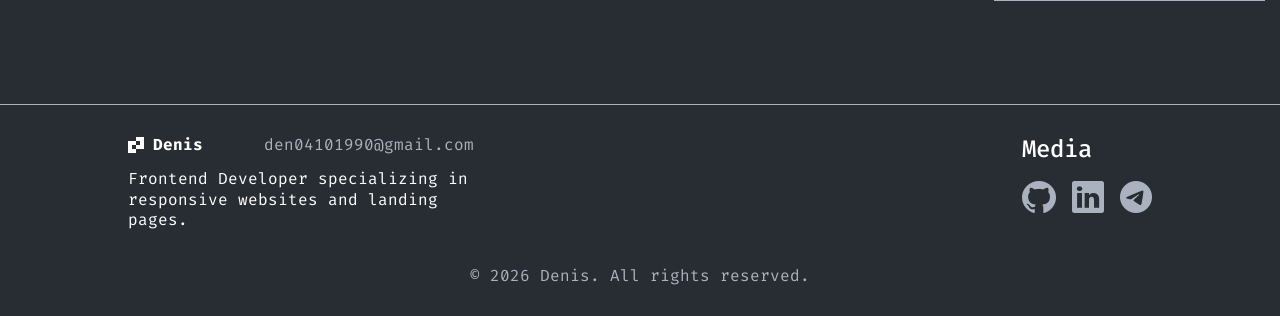
==== commit 61c2d9fa: "fix" ====
--- a/index.html
+++ b/index.html
@@ -10,11 +10,11 @@
       name="description"
       content="Denis — Frontend Developer building fast, responsive websites and landing pages from Figma designs with HTML, SCSS and JavaScript."
     />
-    <link rel="canonical" href="https://denis-dityatkin-dev.github.io/" />
+    <link rel="canonical" href="https://denis-dityatkin-dev.github.io/Portfolio-2.0/" />
 
     <!-- Open Graph -->
     <meta property="og:type" content="website" />
-    <meta property="og:url" content="https://denis-dityatkin-dev.github.io/" />
+    <meta property="og:url" content="https://denis-dityatkin-dev.github.io/Portfolio-2.0/" />
     <meta property="og:title" content="Denis — Frontend Developer" />
     <meta
       property="og:description"
@@ -22,8 +22,12 @@
     />
     <meta
       property="og:image"
-      content="https://denis-dityatkin-dev.github.io/images/preview.jpg"
+      content="https://denis-dityatkin-dev.github.io/Portfolio-2.0/images/preview.jpg"
     />
+    <meta property="og:image:width" content="1200" />
+    <meta property="og:image:height" content="630" />
+    <meta property="og:image:alt" content="Denis — Frontend Developer portfolio preview" />
+    <meta property="og:image:type" content="image/jpeg" />
 
     <!-- Twitter -->
     <meta name="twitter:card" content="summary_large_image" />
@@ -34,8 +38,9 @@
     />
     <meta
       name="twitter:image"
-      content="https://denis-dityatkin-dev.github.io/images/preview.jpg"
+      content="https://denis-dityatkin-dev.github.io/Portfolio-2.0/images/preview.jpg"
     />
+    <meta name="twitter:image:alt" content="Denis — Frontend Developer portfolio preview" />
 
     <meta name="theme-color" content="#0d0d0d" />
 
@@ -45,7 +50,6 @@
 
     <title>Denis — Frontend Developer | Responsive Websites & Landing Pages</title>
   </head>
-
   <body>
     <div class="wrapper">
       <header id="navbar" class="header">
@@ -53,7 +57,7 @@
           <a data-goto=".wrapper" href="#" class="header__logo"> Denis </a>
 
           <div class="header__menu menu">
-            <nav id="menu" class="menu__body">
+            <nav id="menu" class="menu__body" aria-label="Main navigation">
               <ul class="menu__list">
                 <li class="menu__item">
                   <a
@@ -142,6 +146,7 @@
       </header>
 
       <main class="main">
+        <!-- ==================== HERO ==================== -->
         <section class="main-section --anim">
           <div class="main-section__line social-line anim--down"></div>
 
@@ -186,12 +191,23 @@
                 </p>
               </div>
 
-              <button
-                data-goto=".contacts"
-                class="button main-section__button button__live anim--zoom"
-              >
-                Let's work together
-              </button>
+              <div class="main-section__actions anim--zoom">
+                <button
+                  data-goto=".contacts"
+                  class="button main-section__button button__live"
+                >
+                  Let's work together
+                </button>
+
+                <a
+                  href="https://t.me/den_ka4ek"
+                  target="_blank"
+                  rel="noopener noreferrer"
+                  class="button main-section__button button__live"
+                >
+                  Telegram →
+                </a>
+              </div>
             </div>
 
             <div class="main-section__decor decor-main-section">
@@ -214,6 +230,7 @@
           </div>
         </section>
 
+        <!-- ==================== WHO ==================== -->
         <section class="who --anim">
           <div class="who__content">
             <div class="who__text anim--right">
@@ -230,6 +247,7 @@
           />
         </section>
 
+        <!-- ==================== PROJECTS ==================== -->
         <section class="projects --anim">
           <div class="projects__container">
             <div class="projects__header">
@@ -433,6 +451,7 @@
           />
         </section>
 
+        <!-- ==================== SKILLS ==================== -->
         <section class="skills --anim">
           <div class="skills__container">
             <div class="skills__header">
@@ -527,6 +546,67 @@
           </div>
         </section>
 
+        <!-- ==================== WHAT I DO ==================== -->
+        <section class="services --anim">
+          <div class="services__container">
+            <div class="services__header content-section__header header__title">
+              <h2 class="title-big anim--delay-up">
+                <span>#</span>what-i-do
+              </h2>
+
+              <div class="sub-title anim--delay-up">What you get</div>
+            </div>
+
+            <div class="services__items">
+              <article class="services__item anim--delay-down">
+                <h3>Responsive Design</h3>
+                <p>Websites adapted for desktop, tablet and mobile devices.</p>
+              </article>
+
+              <article class="services__item anim--delay-down">
+                <h3>Figma to HTML</h3>
+                <p>
+                  Accurate implementation of Figma designs using HTML, SCSS and
+                  JavaScript.
+                </p>
+              </article>
+
+              <article class="services__item anim--delay-down">
+                <h3>Clean Code</h3>
+                <p>
+                  Structured and maintainable code using BEM and modern frontend
+                  practices.
+                </p>
+              </article>
+
+              <article class="services__item anim--delay-up">
+                <h3>Animations</h3>
+                <p>
+                  Subtle animations and interactive elements to make the website
+                  feel more dynamic.
+                </p>
+              </article>
+
+              <article class="services__item anim--delay-up">
+                <h3>Cross-browser</h3>
+                <p>
+                  Testing and adaptation for modern browsers and different
+                  screen sizes.
+                </p>
+              </article>
+
+              <article class="services__item anim--delay-up">
+                <h3>Git & GitHub</h3>
+                <p>
+                  Project version control and clean repository structure using
+                  Git and GitHub.
+                </p>
+              </article>
+            </div>
+          </div>
+        </section>
+
+        <!-- ==================== ABOUT ==================== -->
         <section class="about --anim">
           <img
             src="./images/projects/cube.svg"
@@ -591,6 +671,7 @@
           />
         </section>
 
+        <!-- ==================== CONTACTS ==================== -->
         <section class="contacts --anim">
           <img
             src="./images/about/dots-1.svg"
--- a/css/main.css
+++ b/css/main.css
@@ -275,6 +275,11 @@
     row-gap: 1.875rem;
   }
 }
+.main-section__actions {
+  display: flex;
+  flex-wrap: wrap;
+  gap: 0.75rem;
+}
 .main-section__title {
   font-weight: 600;
   font-size: calc(20px + 12 * ((100vw - 320px) / 1600));
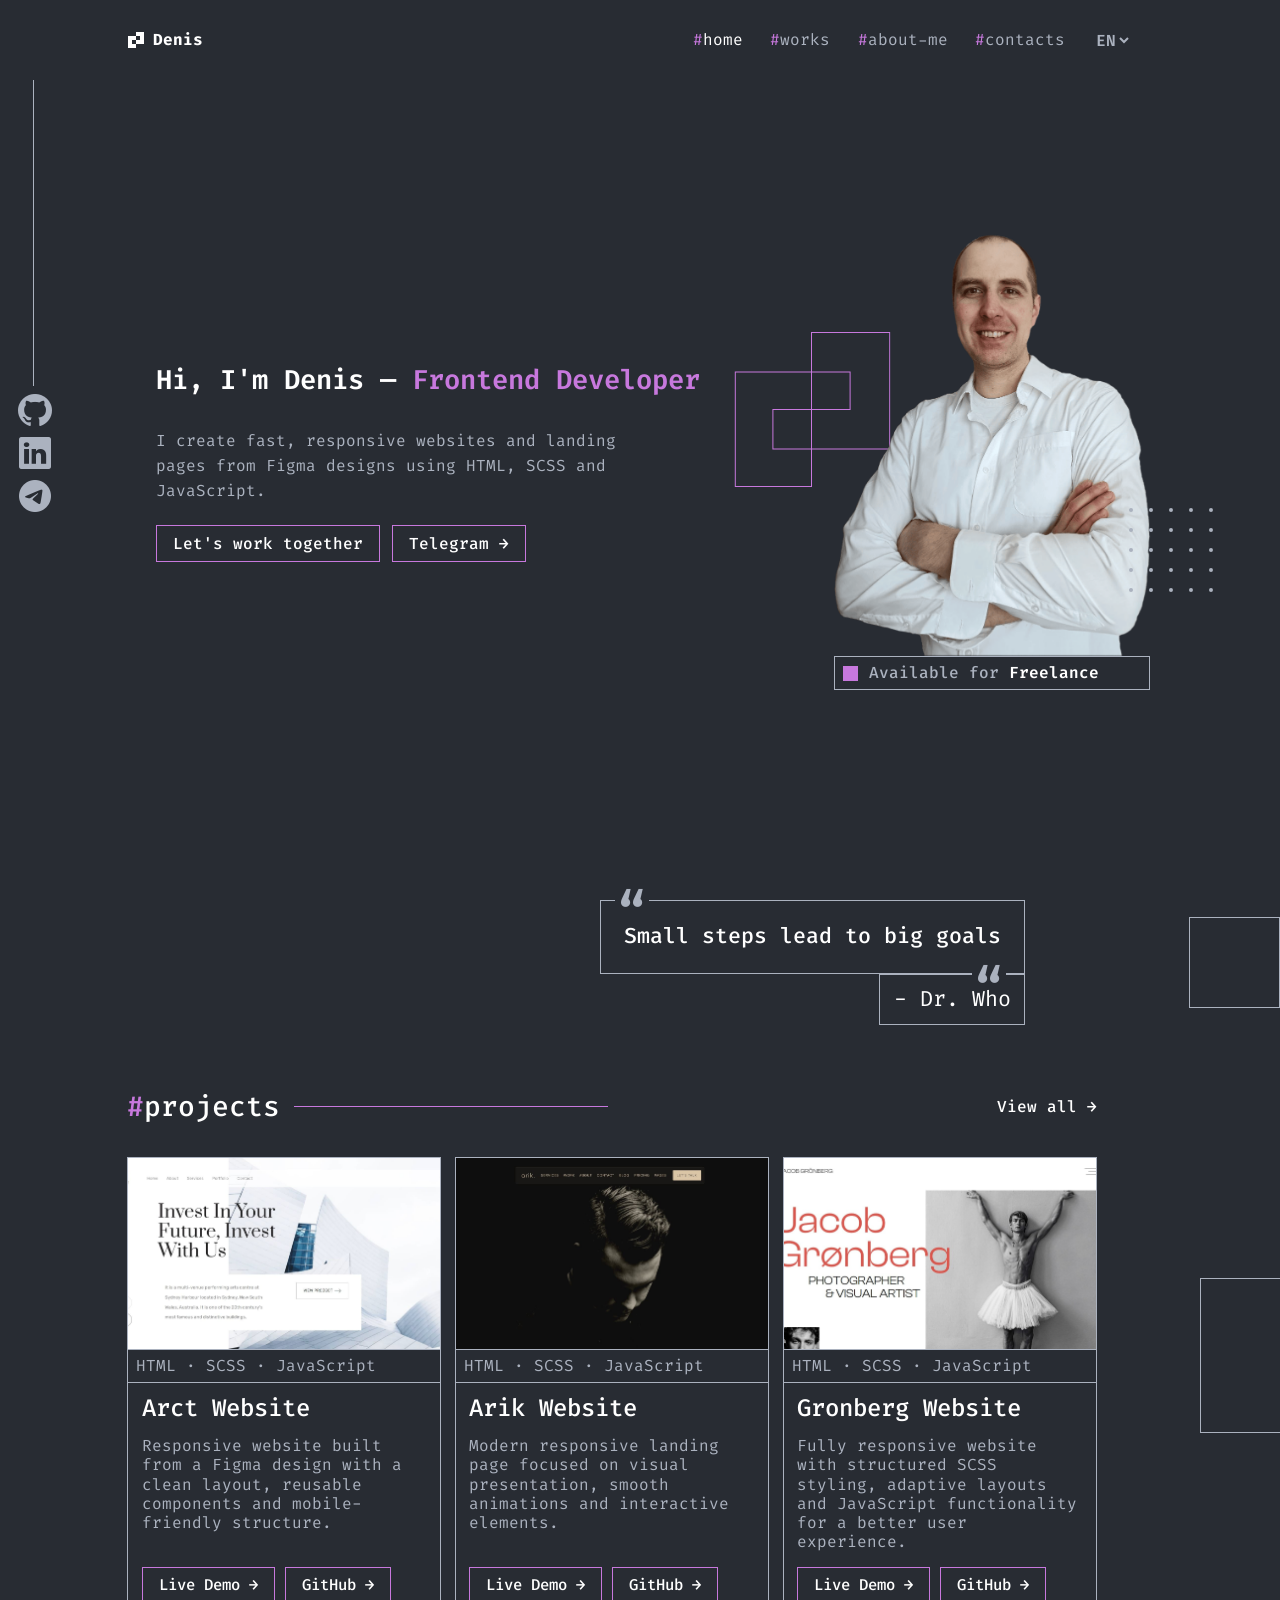
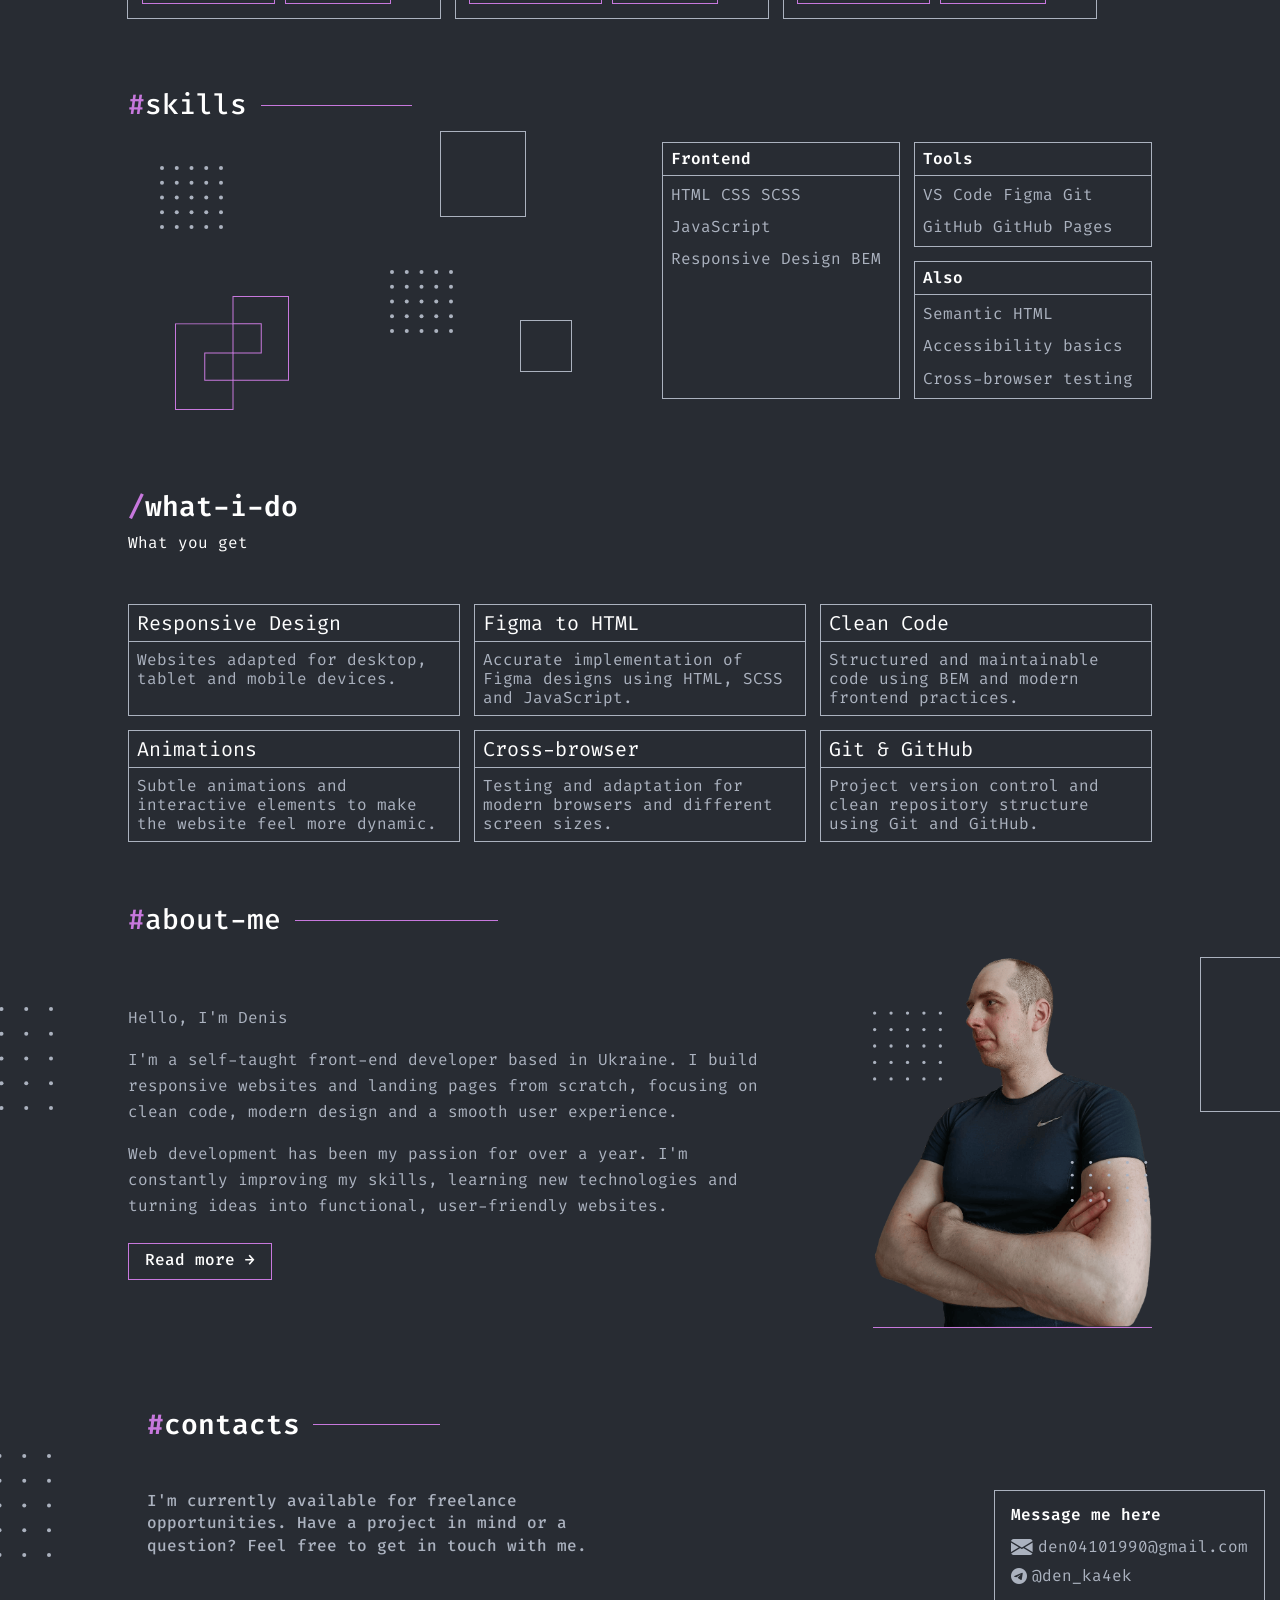
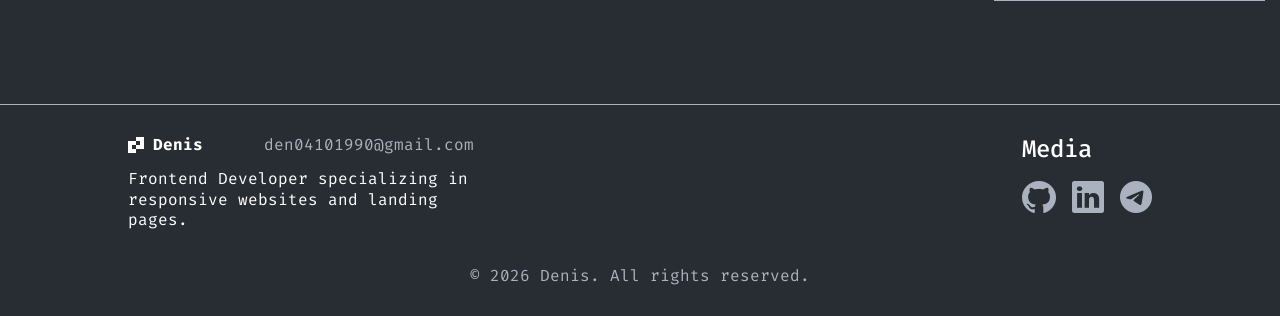
==== commit fa466def: "fix bugs" ====
--- a/index.html
+++ b/index.html
@@ -24,8 +24,8 @@
       property="og:image"
       content="https://denis-dityatkin-dev.github.io/Portfolio-2.0/images/preview.jpg"
     />
-    <meta property="og:image:width" content="1200" />
-    <meta property="og:image:height" content="630" />
+    <meta property="og:image:width" content="1201" />
+		<meta property="og:image:height" content="554" />
     <meta property="og:image:alt" content="Denis — Frontend Developer portfolio preview" />
     <meta property="og:image:type" content="image/jpeg" />
 
@@ -533,13 +533,15 @@
                     </div>
                   </div>
 
-                  <div class="item-skill__item anim--delay">
-                    <h3 class="item-skill__item-title">Currently Learning</h3>
-
-                    <div class="item-skill__item-text">
-                      <p>TypeScript</p>
-                    </div>
-                  </div>
+									<div class="item-skill__item anim--delay">
+										<h3 class="item-skill__item-title">Also</h3>
+									
+										<div class="item-skill__item-text">
+											<p>Semantic HTML</p>
+											<p>Accessibility basics</p>
+											<p>Cross-browser testing</p>
+										</div>
+									</div>
                 </div>
               </div>
             </div>
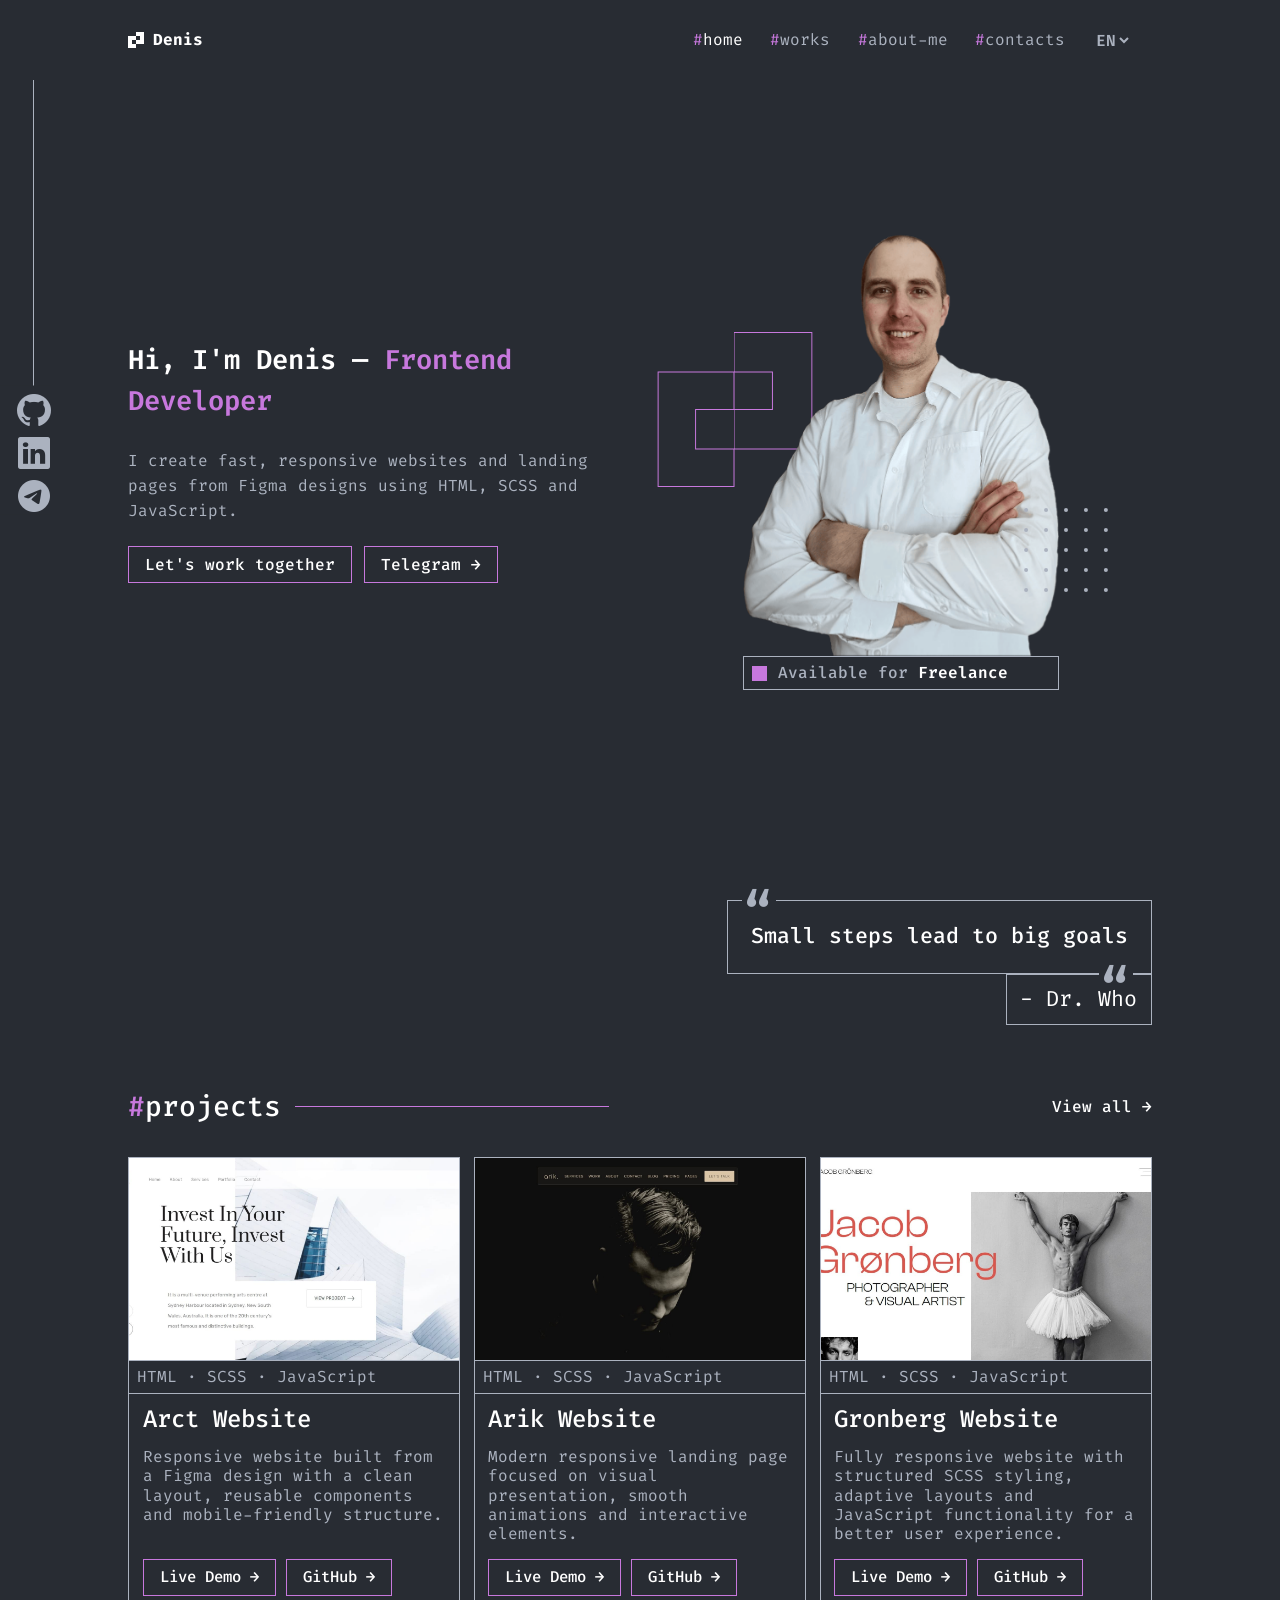
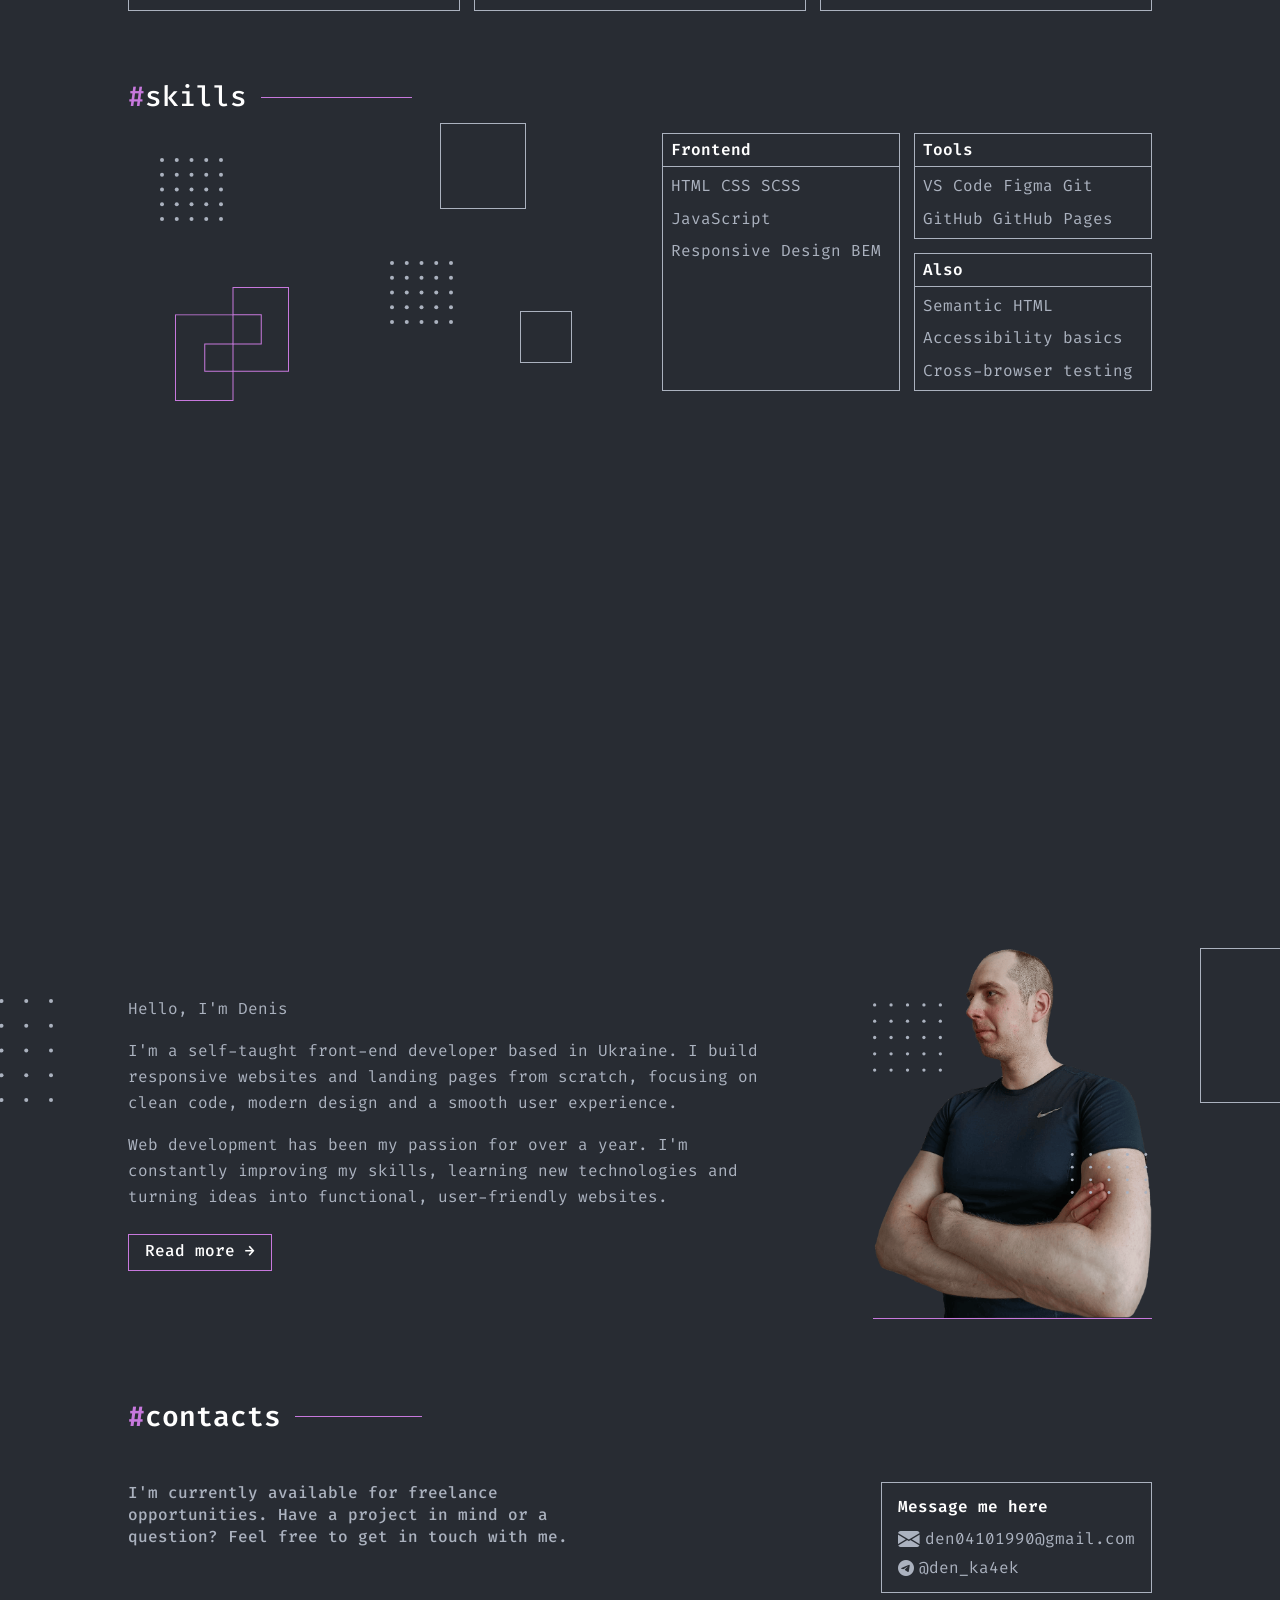
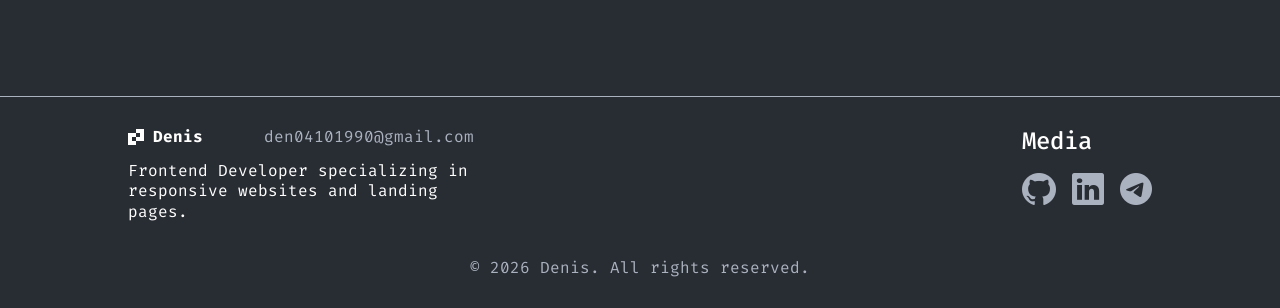
==== commit 4ea458c5: "fix bugs" ====
--- a/index.html
+++ b/index.html
@@ -178,7 +178,7 @@
             </div>
           </div>
 
-          <div class="main-section__content-container">
+          <div class="main-section__container">
             <div class="main-section__content">
               <h1 class="main-section__title anim--down">
                 Hi, I'm Denis — <span>Frontend Developer</span>
@@ -232,19 +232,20 @@
 
         <!-- ==================== WHO ==================== -->
         <section class="who --anim">
-          <div class="who__content">
-            <div class="who__text anim--right">
-              <p>Small steps lead to big goals</p>
-            </div>
-            <div class="who__author anim--left">- Dr. Who</div>
-          </div>
-
-          <img
+					<div class="who__container">
+						<div class="who__content">
+							<div class="who__text anim--right">
+								<p>Small steps lead to big goals</p>
+							</div>
+							<div class="who__author anim--left">- Dr. Who</div>
+						</div>
+					</div>
+          <!-- <img
             src="./images/who/cube.svg"
             alt=""
             aria-hidden="true"
             class="who__cube cube anim--rotate"
-          />
+          /> -->
         </section>
 
         <!-- ==================== PROJECTS ==================== -->
@@ -443,12 +444,12 @@
             </div>
           </div>
 
-          <img
+          <!-- <img
             src="./images/projects/cube.svg"
             alt=""
             aria-hidden="true"
             class="projects__cube cube anim--rotate-rev"
-          />
+          /> -->
         </section>
 
         <!-- ==================== SKILLS ==================== -->
@@ -675,14 +676,14 @@
 
         <!-- ==================== CONTACTS ==================== -->
         <section class="contacts --anim">
-          <img
+          <!-- <img
             src="./images/about/dots-1.svg"
             alt=""
             aria-hidden="true"
             class="contacts__dots anim--rotate"
-          />
-
-          <div class="contacts__content-container">
+          /> -->
+
+          <div class="contacts__container">
             <div class="contacts__header">
               <h2 class="contacts__title title anim--right">
                 <span>#</span>contacts
--- a/css/main.css
+++ b/css/main.css
@@ -26,11 +26,16 @@
 }
 
 [class*=__container] {
+  width: 100%;
+  max-inline-size: 1054px;
   margin-inline: auto;
   padding-inline: 0.9375rem;
 }
 
 [class*=__content-container] {
+  width: 100%;
+  max-inline-size: 1054px;
+  margin-inline: auto;
   padding-inline: 0.9375rem;
 }
 
@@ -250,8 +255,11 @@
   gap: calc(40px + 82 * ((100vw - 320px) / 1600));
 }
 .main-section__social {
+  position: absolute;
+  left: 0;
+  top: 50%;
+  transform: translateY(-50%);
   padding-left: 1.0625rem;
-  position: relative;
   z-index: 2;
 }
 @media (max-width: 47.9988rem) {
@@ -259,7 +267,7 @@
     display: none;
   }
 }
-.main-section__content-container {
+.main-section__container {
   padding-top: calc(80px + 43 * ((100vw - 320px) / 1600));
   padding-bottom: calc(40px + 72 * ((100vw - 320px) / 1600));
   display: grid;
@@ -270,7 +278,7 @@
        column-gap: 1.25rem;
 }
 @media (max-width: 47.9988rem) {
-  .main-section__content-container {
+  .main-section__container {
     grid-template-columns: auto;
     row-gap: 1.875rem;
   }
@@ -390,19 +398,22 @@
   }
 }
 .who {
-  display: flex;
-  justify-content: flex-end;
-  align-items: center;
   padding-bottom: calc(40px + 46 * ((100vw - 320px) / 1600));
   gap: calc(40px + 206 * ((100vw - 320px) / 1600));
 }
+.who__container {
+  display: flex;
+  justify-content: flex-end;
+  align-items: center;
+}
 @media (max-width: 47.9988rem) {
-  .who {
+  .who__container {
     justify-content: center;
     padding-inline: 0.9375rem;
   }
 }
 .who__content {
+  display: inline-block;
   text-align: end;
   font-size: calc(18px + 6 * ((100vw - 320px) / 1600));
   color: var(--white);
@@ -443,11 +454,6 @@
   align-items: center;
   gap: 1.875rem;
   padding-bottom: calc(40px + 54 * ((100vw - 320px) / 1600));
-}
-@media (min-width: 61.9988rem) {
-  .projects__container {
-    padding-left: calc(15px + 90 * ((100vw - 320px) / 1600));
-  }
 }
 .projects__header {
   display: flex;
@@ -782,7 +788,7 @@
     display: none;
   }
 }
-.contacts__content-container {
+.contacts__container {
   flex-grow: 1;
 }
 .contacts__header:not(:last-child) {
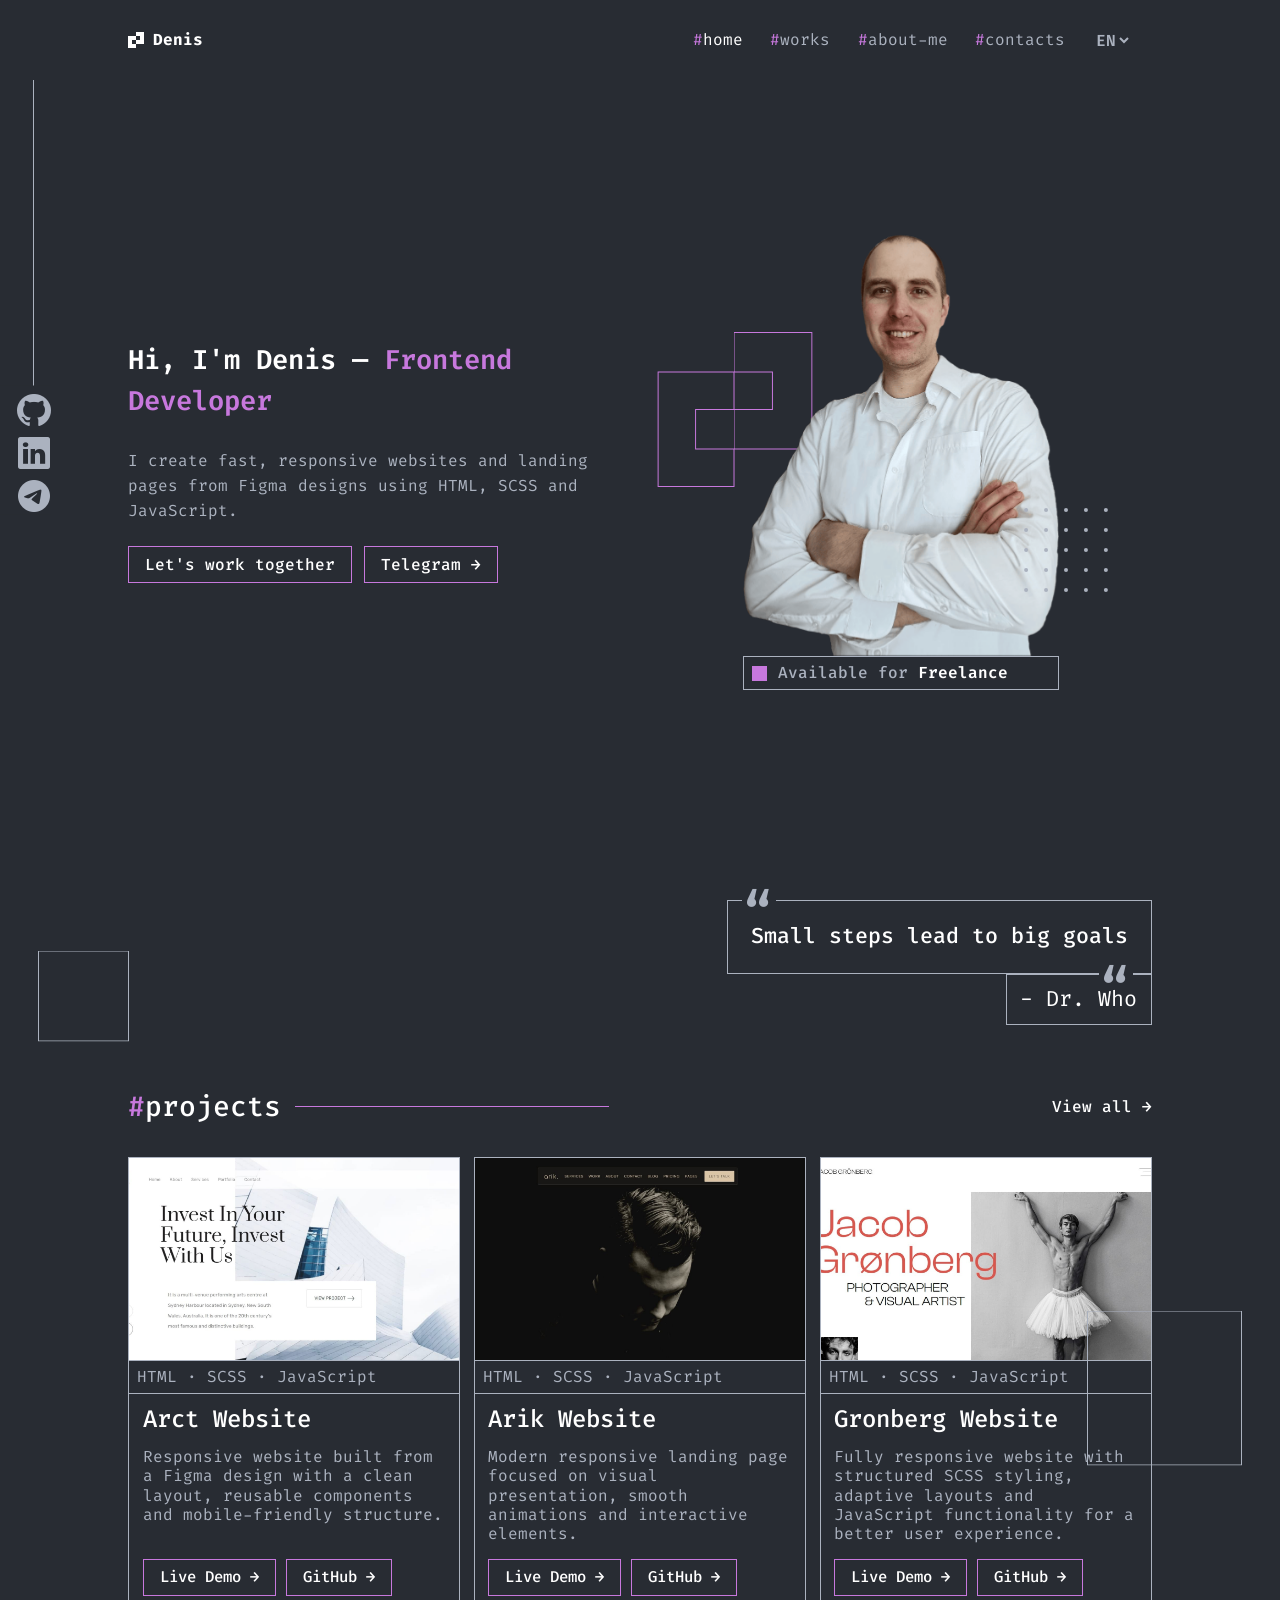
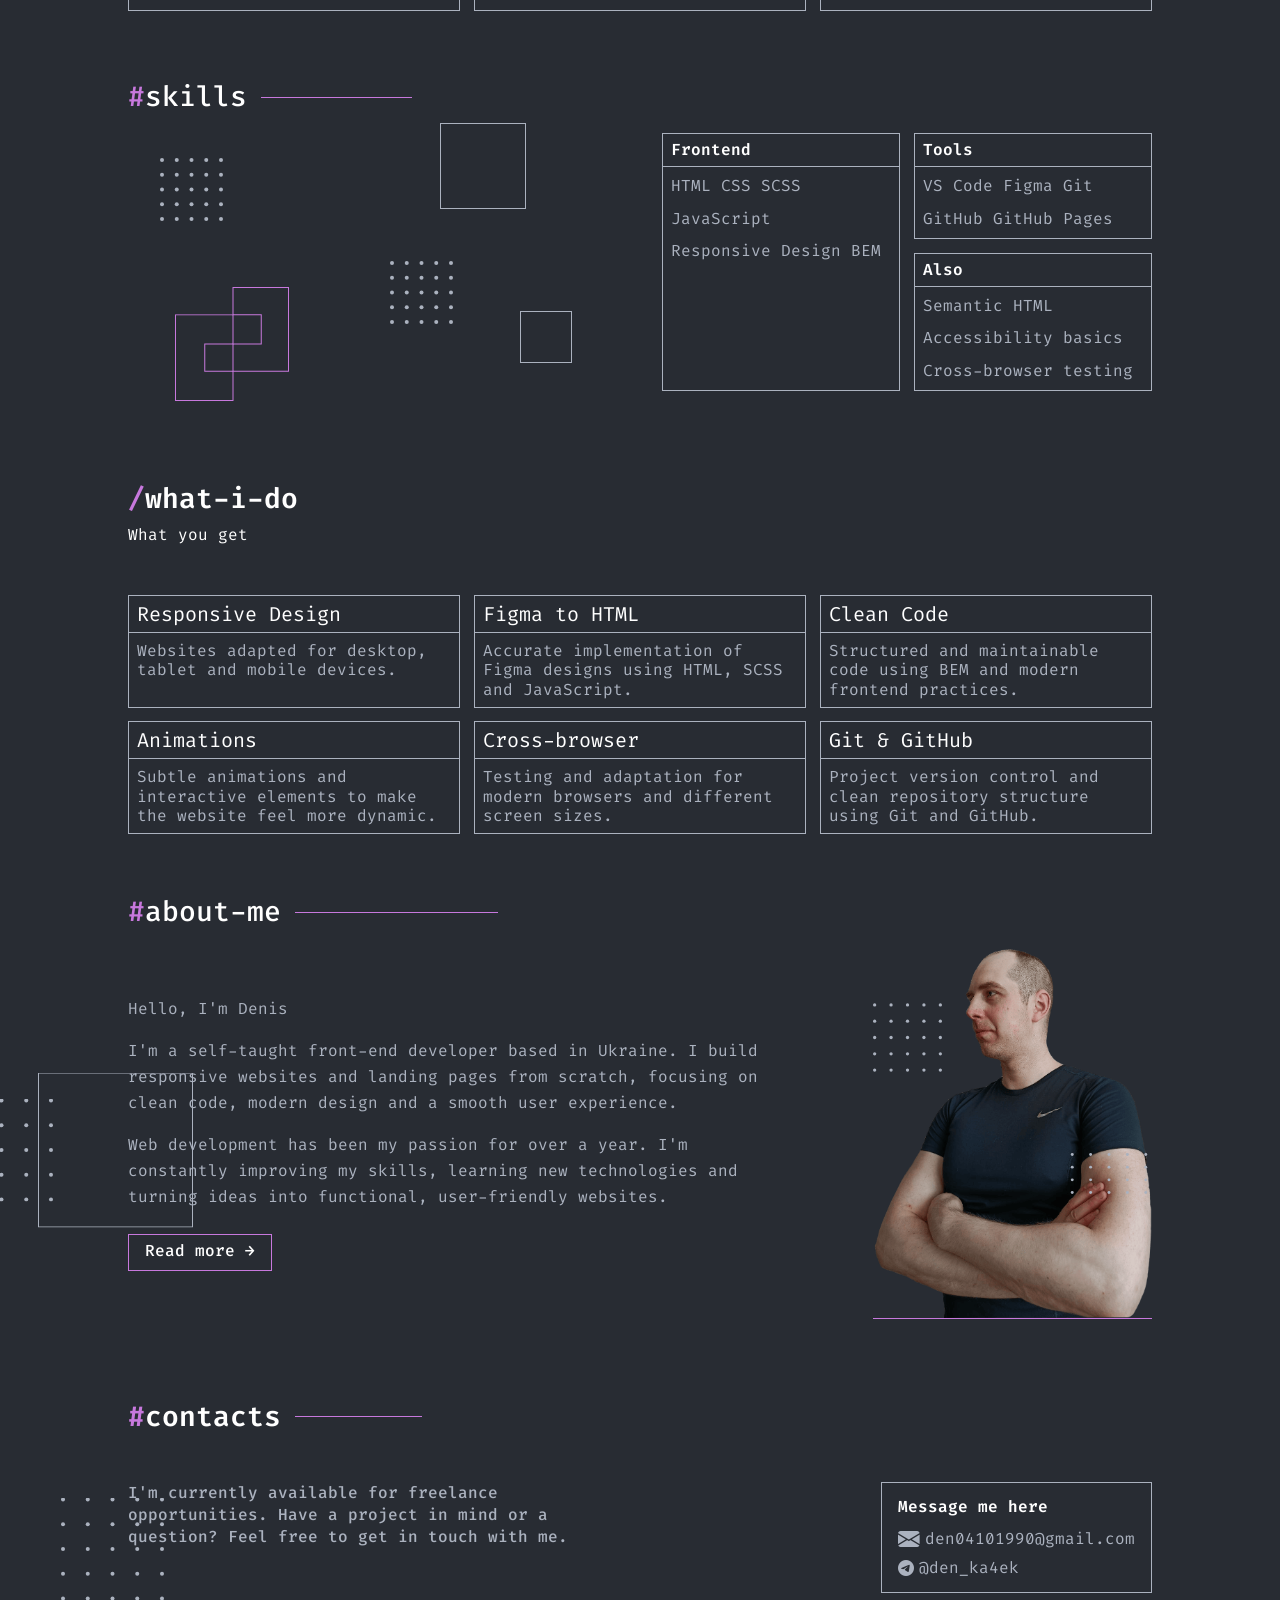
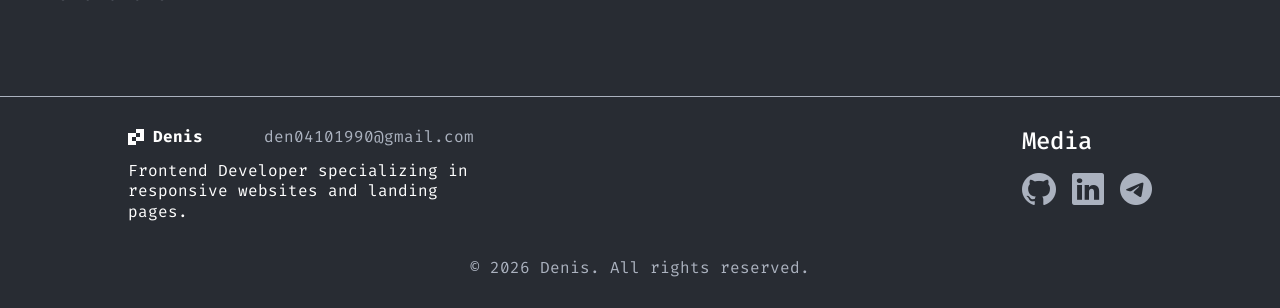
==== commit 70bc421f: "fix bug" ====
--- a/index.html
+++ b/index.html
@@ -240,12 +240,12 @@
 							<div class="who__author anim--left">- Dr. Who</div>
 						</div>
 					</div>
-          <!-- <img
+          <img
             src="./images/who/cube.svg"
             alt=""
             aria-hidden="true"
             class="who__cube cube anim--rotate"
-          /> -->
+          />
         </section>
 
         <!-- ==================== PROJECTS ==================== -->
@@ -444,12 +444,12 @@
             </div>
           </div>
 
-          <!-- <img
+          <img
             src="./images/projects/cube.svg"
             alt=""
             aria-hidden="true"
             class="projects__cube cube anim--rotate-rev"
-          /> -->
+          />
         </section>
 
         <!-- ==================== SKILLS ==================== -->
@@ -676,12 +676,12 @@
 
         <!-- ==================== CONTACTS ==================== -->
         <section class="contacts --anim">
-          <!-- <img
+          <img
             src="./images/about/dots-1.svg"
             alt=""
             aria-hidden="true"
             class="contacts__dots anim--rotate"
-          /> -->
+          />
 
           <div class="contacts__container">
             <div class="contacts__header">
--- a/css/main.css
+++ b/css/main.css
@@ -96,7 +96,7 @@
   pointer-events: none;
   z-index: 1;
 }
-@media (max-width: 47.9988rem) {
+@media (max-width: 71.3113rem) {
   .social-line {
     display: none;
   }
@@ -262,7 +262,7 @@
   padding-left: 1.0625rem;
   z-index: 2;
 }
-@media (max-width: 47.9988rem) {
+@media (max-width: 1140.9808px) {
   .main-section__social {
     display: none;
   }
@@ -310,6 +310,11 @@
 }
 .main-section__text:not(:last-child) {
   margin-bottom: calc(20px + 4 * ((100vw - 320px) / 1600));
+}
+@media (max-width: 29.9988rem) {
+  .main-section__button {
+    width: 100%;
+  }
 }
 .decor-main-section__box {
   position: relative;
@@ -398,8 +403,8 @@
   }
 }
 .who {
+  position: relative;
   padding-bottom: calc(40px + 46 * ((100vw - 320px) / 1600));
-  gap: calc(40px + 206 * ((100vw - 320px) / 1600));
 }
 .who__container {
   display: flex;
@@ -449,10 +454,25 @@
   border: 1px solid var(--gray);
   padding: calc(10px + 6 * ((100vw - 320px) / 1600));
 }
+.who__cube {
+  position: absolute;
+  top: 50%;
+  left: calc(50% - 527px - 4.6875rem);
+  translate: 0 -50%;
+  pointer-events: none;
+  z-index: 1;
+}
+@media (max-width: 71.3113rem) {
+  .who__cube {
+    display: none;
+  }
+}
+
 .projects {
-  display: flex;
-  align-items: center;
-  gap: 1.875rem;
+  position: relative;
+  display: flex;
+  justify-content: center;
+  align-items: center;
   padding-bottom: calc(40px + 54 * ((100vw - 320px) / 1600));
 }
 .projects__header {
@@ -501,7 +521,17 @@
   border: 0.0625rem solid var(--gray);
 }
 .projects__cube {
-  margin-right: -4.6875rem;
+  position: absolute;
+  top: 50%;
+  right: calc(50% - 527px - 4.6875rem);
+  translate: 0 -50%;
+  pointer-events: none;
+  z-index: 1;
+}
+@media (max-width: 71.3113rem) {
+  .projects__cube {
+    display: none;
+  }
 }
 
 .item-projects {
@@ -683,16 +713,21 @@
 }
 
 .about {
+  position: relative;
   display: flex;
   justify-content: center;
   align-items: center;
-  gap: calc(20px + 70 * ((100vw - 320px) / 1600));
   padding-bottom: calc(40px + 72 * ((100vw - 320px) / 1600));
 }
 .about__cube {
-  margin-left: -4.6875rem;
-}
-@media (max-width: 61.9988rem) {
+  position: absolute;
+  top: 50%;
+  left: calc(50% - 527px - 4.6875rem);
+  translate: 0 -50%;
+  pointer-events: none;
+  z-index: 1;
+}
+@media (max-width: 71.3113rem) {
   .about__cube {
     display: none;
   }
@@ -723,13 +758,20 @@
 .about__text:not(:last-child) {
   margin-bottom: calc(20px + 7 * ((100vw - 320px) / 1600));
 }
-.about__button {
-  display: inline-block;
+@media (min-width: 29.9988rem) {
+  .about__button {
+    display: inline-block;
+  }
 }
 .about__dots {
-  margin-right: -1.5625rem;
-}
-@media (max-width: 61.9988rem) {
+  position: absolute;
+  top: 50%;
+  right: calc(50% - 527px - 1.5625rem);
+  translate: 0 -50%;
+  pointer-events: none;
+  z-index: 1;
+}
+@media (max-width: 71.3113rem) {
   .about__dots {
     display: none;
   }
@@ -775,21 +817,24 @@
 }
 
 .contacts {
-  display: flex;
-  align-items: center;
-  gap: calc(20px + 101 * ((100vw - 320px) / 1600));
+  position: relative;
+  display: flex;
+  justify-content: center;
+  align-items: center;
   padding-bottom: calc(40px + 105 * ((100vw - 320px) / 1600));
 }
 .contacts__dots {
-  margin-left: -3.25rem;
-}
-@media (max-width: 61.9988rem) {
+  position: absolute;
+  top: 50%;
+  left: calc(50% - 527px - 3.25rem);
+  translate: 0 -50%;
+  pointer-events: none;
+  z-index: 1;
+}
+@media (max-width: 71.3113rem) {
   .contacts__dots {
     display: none;
   }
-}
-.contacts__container {
-  flex-grow: 1;
 }
 .contacts__header:not(:last-child) {
   padding-bottom: calc(20px + 25 * ((100vw - 320px) / 1600));
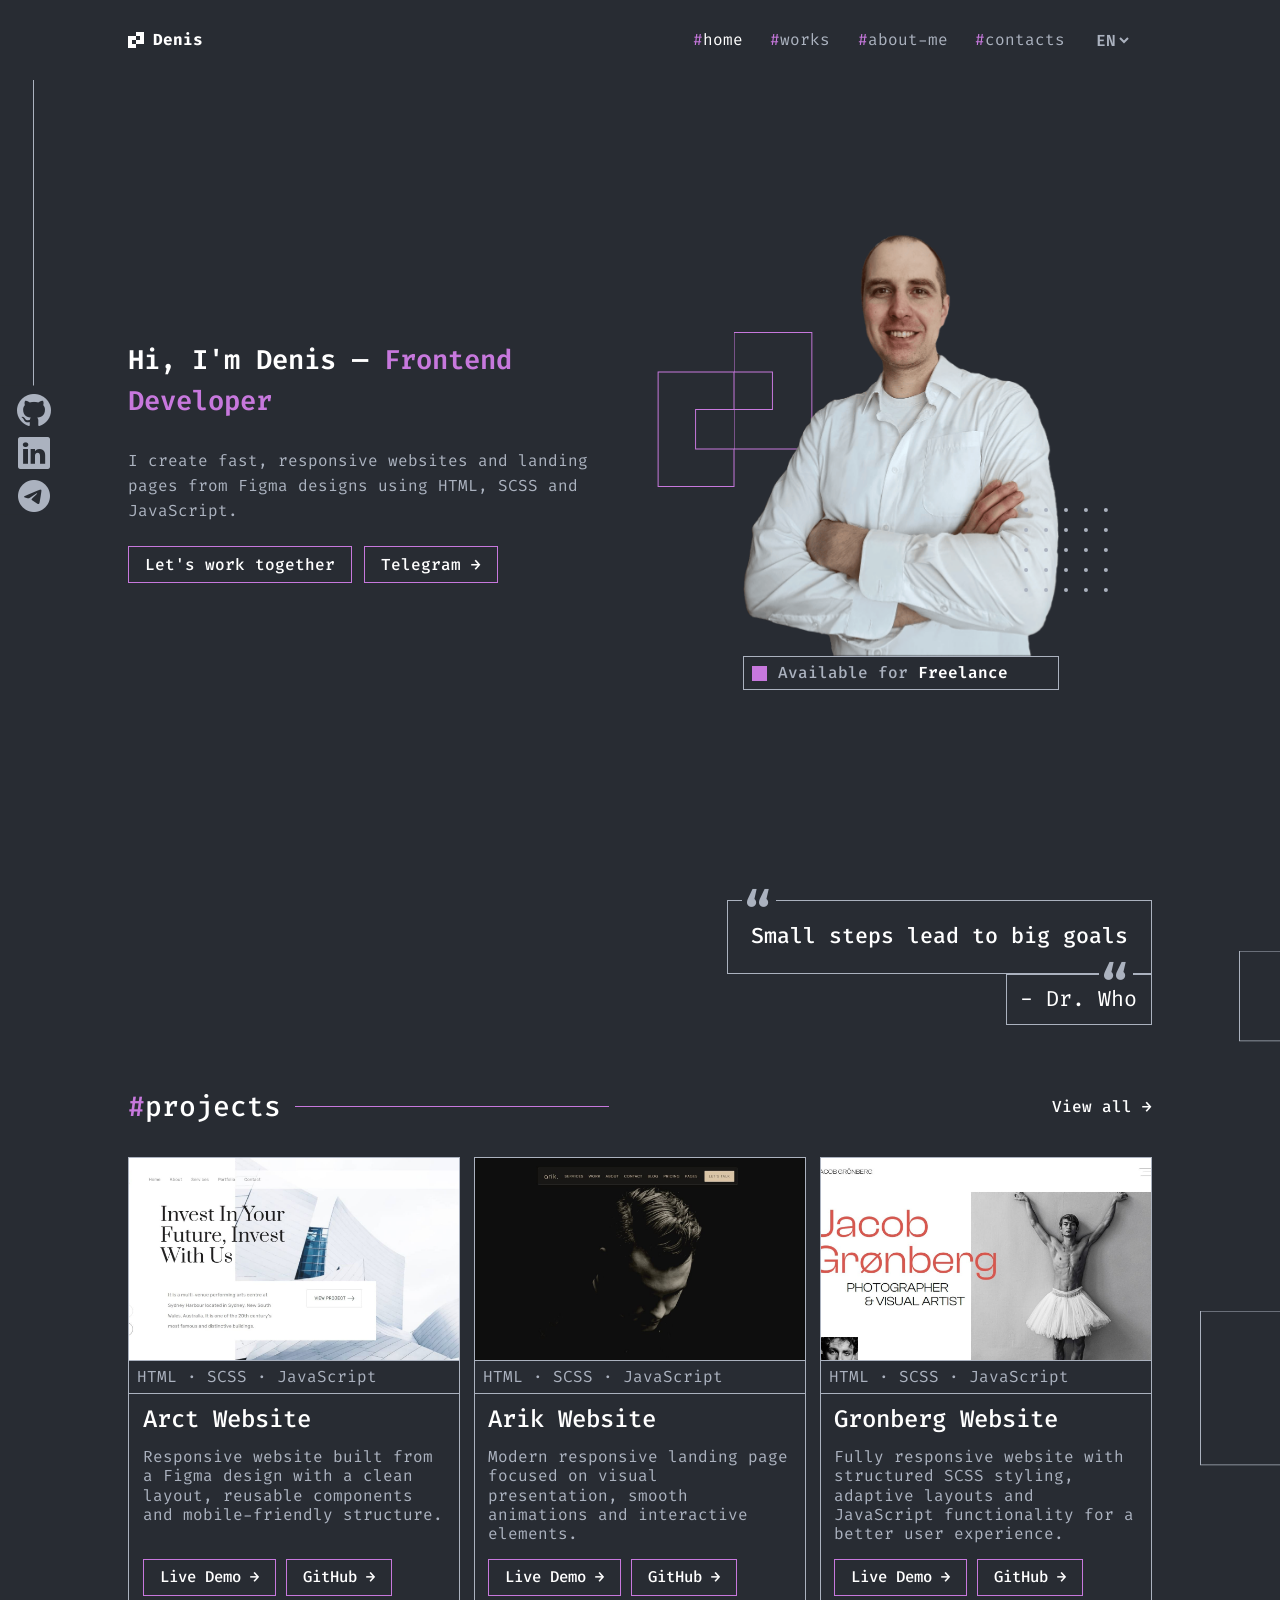
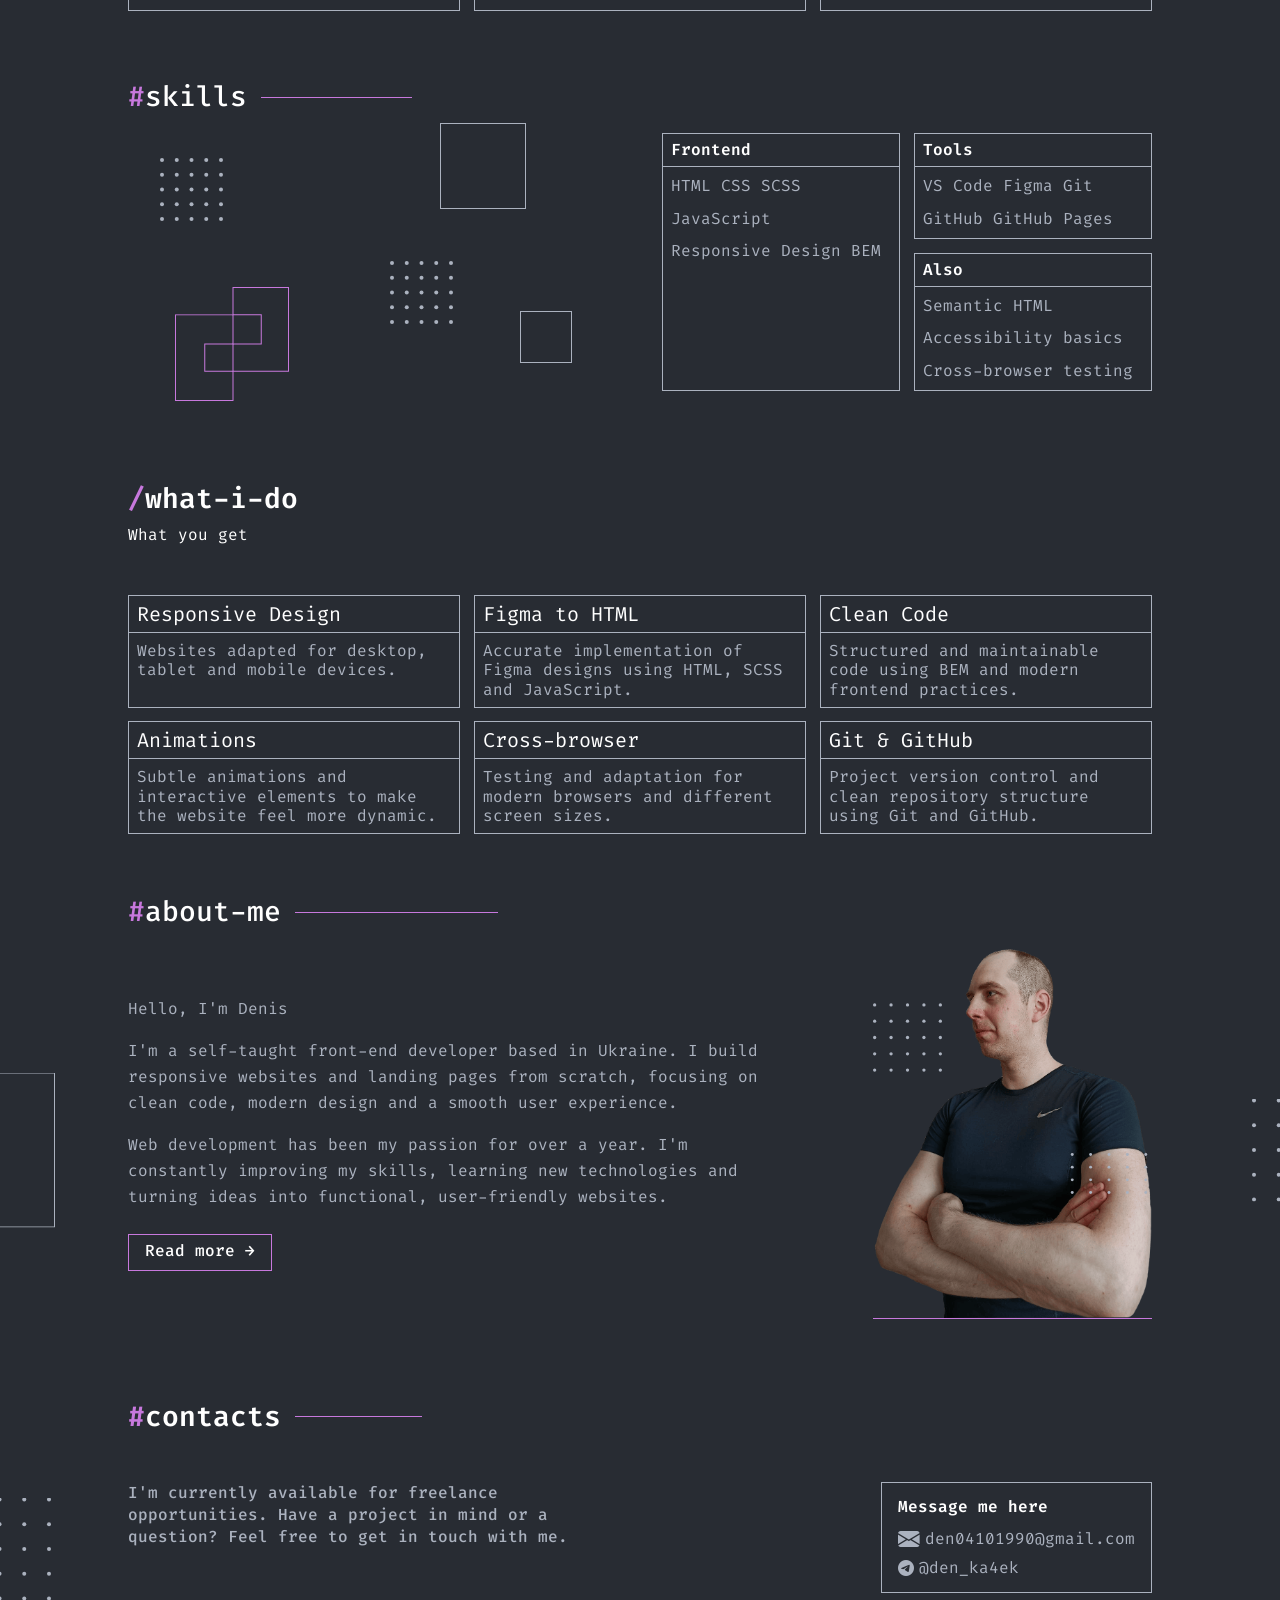
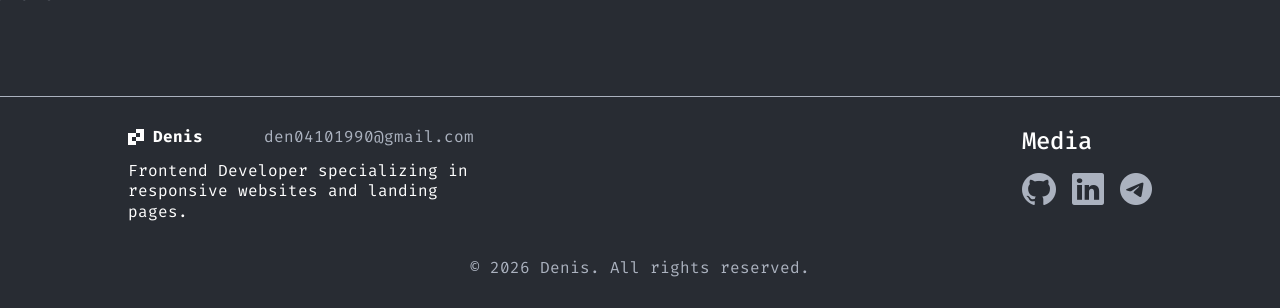
==== commit e661f9eb: "fix figures" ====
--- a/index.html
+++ b/index.html
@@ -612,7 +612,7 @@
         <!-- ==================== ABOUT ==================== -->
         <section class="about --anim">
           <img
-            src="./images/projects/cube.svg"
+            src="./images/about/dots-1.svg"
             alt=""
             aria-hidden="true"
             class="about__cube cube anim--rotate-rev"
@@ -667,7 +667,7 @@
           </div>
 
           <img
-            src="./images/about/dots-1.svg"
+            src="./images/projects/cube.svg"
             alt=""
             aria-hidden="true"
             class="about__dots anim--rotate"
--- a/css/main.css
+++ b/css/main.css
@@ -440,7 +440,7 @@
   left: 3.5%;
 }
 .who__content::after {
-  bottom: 31%;
+  bottom: 33%;
   right: 4.5%;
 }
 .who__text {
@@ -457,7 +457,7 @@
 .who__cube {
   position: absolute;
   top: 50%;
-  left: calc(50% - 527px - 4.6875rem);
+  right: -3.125rem;
   translate: 0 -50%;
   pointer-events: none;
   z-index: 1;
@@ -523,12 +523,12 @@
 .projects__cube {
   position: absolute;
   top: 50%;
-  right: calc(50% - 527px - 4.6875rem);
+  right: -4.6875rem;
   translate: 0 -50%;
   pointer-events: none;
   z-index: 1;
 }
-@media (max-width: 71.3113rem) {
+@media (max-width: 77.5613rem) {
   .projects__cube {
     display: none;
   }
@@ -722,12 +722,12 @@
 .about__cube {
   position: absolute;
   top: 50%;
-  left: calc(50% - 527px - 4.6875rem);
+  right: -calc(50%-527px-1.5625rem);
   translate: 0 -50%;
   pointer-events: none;
   z-index: 1;
 }
-@media (max-width: 71.3113rem) {
+@media (max-width: 77.5rem) {
   .about__cube {
     display: none;
   }
@@ -766,12 +766,12 @@
 .about__dots {
   position: absolute;
   top: 50%;
-  right: calc(50% - 527px - 1.5625rem);
+  left: -6.25rem;
   translate: 0 -50%;
   pointer-events: none;
   z-index: 1;
 }
-@media (max-width: 71.3113rem) {
+@media (max-width: 77.5rem) {
   .about__dots {
     display: none;
   }
@@ -826,7 +826,7 @@
 .contacts__dots {
   position: absolute;
   top: 50%;
-  left: calc(50% - 527px - 3.25rem);
+  left: -3.25rem;
   translate: 0 -50%;
   pointer-events: none;
   z-index: 1;
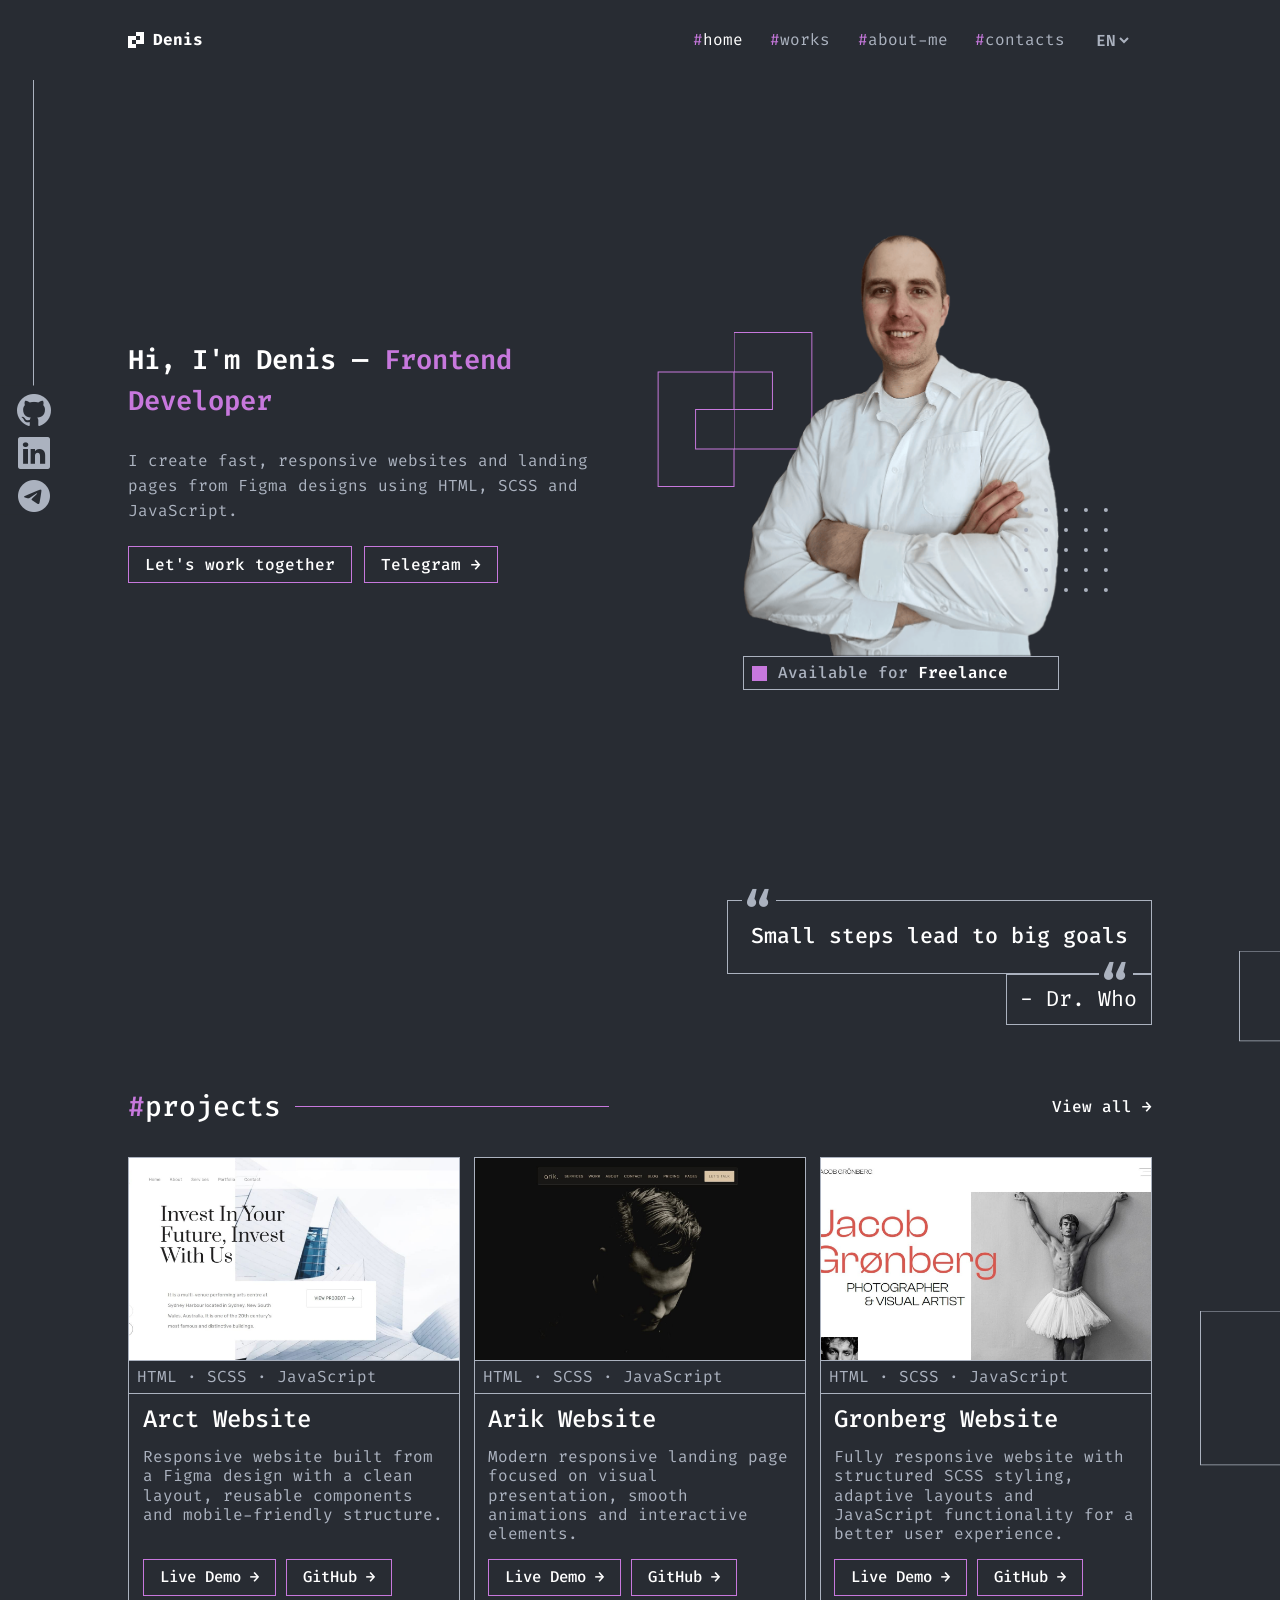
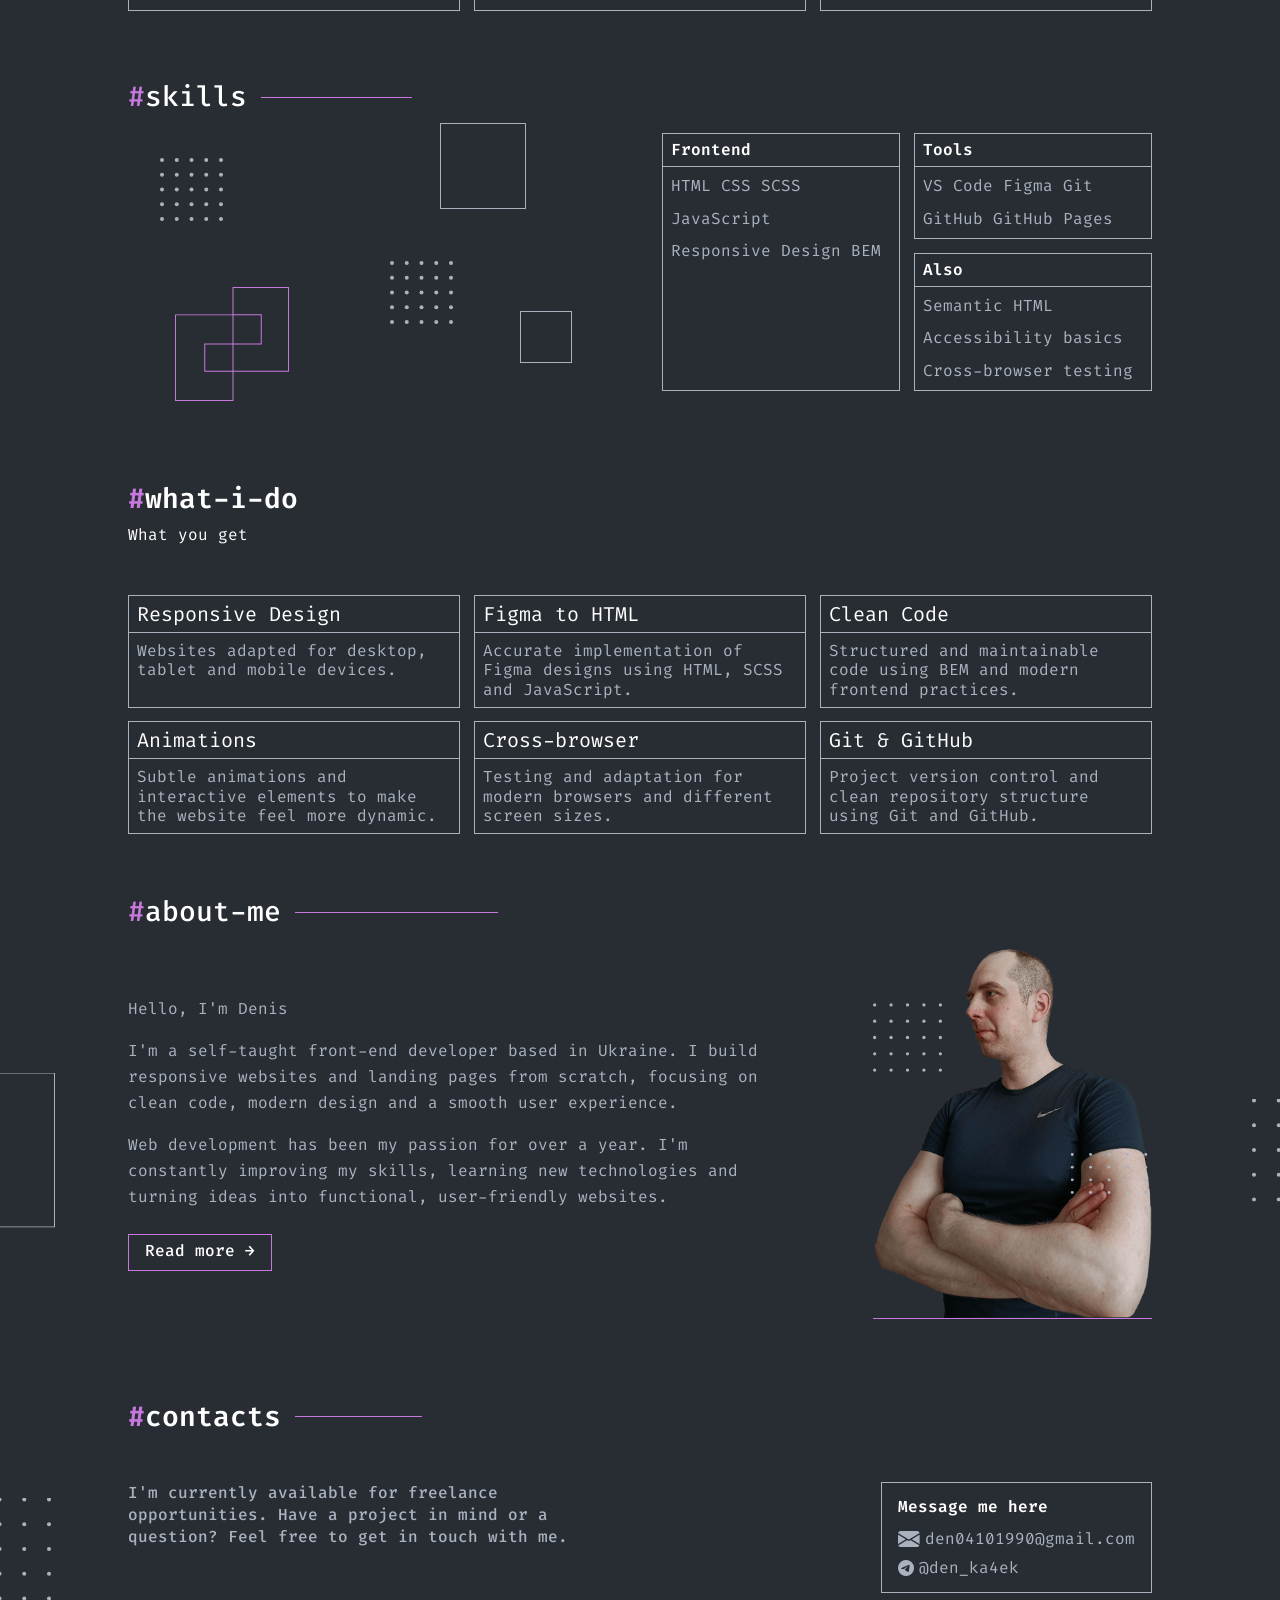
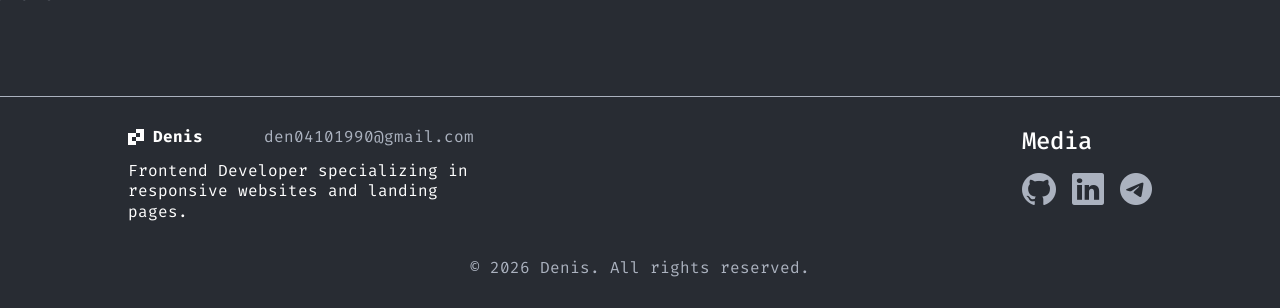
==== commit 44b2b182: "fix main" ====
--- a/index.html
+++ b/index.html
@@ -553,9 +553,7 @@
         <section class="services --anim">
           <div class="services__container">
             <div class="services__header content-section__header header__title">
-              <h2 class="title-big anim--delay-up">
-                <span>#</span>what-i-do
-              </h2>
+              <h2 class="title-big anim--delay-up" data-prefix="#"><span>#</span>what-i-do</h2>
 
               <div class="sub-title anim--delay-up">What you get</div>
             </div>
--- a/css/main.css
+++ b/css/main.css
@@ -131,7 +131,7 @@
   justify-content: space-between;
   gap: 1.25rem;
   min-height: 5rem;
-  padding-block: calc(20px + 12 * ((100vw - 320px) / 1600));
+  padding-block: calc(20px + 12 * (100vw - 320px) / 1600);
 }
 .header__logo {
   font-weight: 700;
@@ -142,7 +142,6 @@
   padding-left: 1.5625rem;
   display: flex;
   align-items: center;
-  transition: color 0.5s;
 }
 .header__logo::before {
   width: 100%;
@@ -153,6 +152,9 @@
   left: 0;
   background: url("../images/logo-white.svg") left no-repeat;
 }
+.header__logo {
+  transition: color 0.5s;
+}
 .header__logo:hover {
   color: var(--primary);
 }
@@ -179,7 +181,7 @@
   flex-grow: 1;
   display: flex;
   align-items: center;
-  gap: calc(20px + 12 * ((100vw - 320px) / 1600));
+  gap: calc(20px + 12 * (100vw - 320px) / 1600);
 }
 @media (max-width: 47.9988rem) {
   .menu__list {
@@ -201,15 +203,15 @@
 .menu__link {
   text-transform: lowercase;
   font-size: 1rem;
-  transition: color 0.5s;
-  position: relative;
-  transition: color 0.5s;
 }
 .menu__link span {
   background-color: var(--background);
 }
 .menu__link span:nth-child(1) {
   color: var(--primary);
+}
+.menu__link {
+  transition: color 0.5s;
 }
 .menu__link:hover {
   color: var(--white);
@@ -218,6 +220,10 @@
   .menu__link {
     font-size: 32px;
   }
+}
+.menu__link {
+  position: relative;
+  transition: color 0.5s;
 }
 .menu__link::after {
   position: absolute;
@@ -252,7 +258,7 @@
   justify-content: center;
   align-items: center;
   min-height: 100vh;
-  gap: calc(40px + 82 * ((100vw - 320px) / 1600));
+  gap: calc(40px + 82 * (100vw - 320px) / 1600);
 }
 .main-section__social {
   position: absolute;
@@ -268,8 +274,8 @@
   }
 }
 .main-section__container {
-  padding-top: calc(80px + 43 * ((100vw - 320px) / 1600));
-  padding-bottom: calc(40px + 72 * ((100vw - 320px) / 1600));
+  padding-top: calc(80px + 43 * (100vw - 320px) / 1600);
+  padding-bottom: calc(40px + 72 * (100vw - 320px) / 1600);
   display: grid;
   grid-template-columns: repeat(2, 1fr);
   min-height: 100%;
@@ -290,7 +296,7 @@
 }
 .main-section__title {
   font-weight: 600;
-  font-size: calc(20px + 12 * ((100vw - 320px) / 1600));
+  font-size: calc(20px + 12 * (100vw - 320px) / 1600);
   line-height: 1.5;
   color: var(--white);
 }
@@ -298,7 +304,7 @@
   color: var(--primary);
 }
 .main-section__title:not(:last-child) {
-  margin-bottom: calc(20px + 12 * ((100vw - 320px) / 1600));
+  margin-bottom: calc(20px + 12 * (100vw - 320px) / 1600);
 }
 .main-section__text {
   line-height: 1.5625;
@@ -309,7 +315,7 @@
   }
 }
 .main-section__text:not(:last-child) {
-  margin-bottom: calc(20px + 4 * ((100vw - 320px) / 1600));
+  margin-bottom: calc(20px + 4 * (100vw - 320px) / 1600);
 }
 @media (max-width: 29.9988rem) {
   .main-section__button {
@@ -329,8 +335,7 @@
   top: 21.76%;
   left: 0;
   background: url("../images/main/logo-primary.svg") center/100% 100% no-repeat;
-  -webkit-animation: rotate 70s infinite linear;
-          animation: rotate 70s infinite linear;
+  animation: rotate 70s infinite linear;
 }
 .decor-main-section__box::after {
   width: 18.38%;
@@ -339,8 +344,7 @@
   bottom: 21.5%;
   z-index: 2;
   background: url("../images/main/dots.svg") center/100% 100% no-repeat;
-  -webkit-animation: anti-rotate 70s infinite linear;
-          animation: anti-rotate 70s infinite linear;
+  animation: anti-rotate 70s infinite linear;
 }
 .decor-main-section__image {
   display: grid;
@@ -369,15 +373,6 @@
   font-weight: 600;
 }
 
-@-webkit-keyframes rotate {
-  0% {
-    transform: rotate(0deg);
-  }
-  100% {
-    transform: rotate(360deg);
-  }
-}
-
 @keyframes rotate {
   0% {
     transform: rotate(0deg);
@@ -386,14 +381,6 @@
     transform: rotate(360deg);
   }
 }
-@-webkit-keyframes anti-rotate {
-  0% {
-    transform: rotate(0deg);
-  }
-  100% {
-    transform: rotate(-360deg);
-  }
-}
 @keyframes anti-rotate {
   0% {
     transform: rotate(0deg);
@@ -404,7 +391,7 @@
 }
 .who {
   position: relative;
-  padding-bottom: calc(40px + 46 * ((100vw - 320px) / 1600));
+  padding-bottom: calc(40px + 46 * (100vw - 320px) / 1600);
 }
 .who__container {
   display: flex;
@@ -420,7 +407,7 @@
 .who__content {
   display: inline-block;
   text-align: end;
-  font-size: calc(18px + 6 * ((100vw - 320px) / 1600));
+  font-size: calc(18px + 6 * (100vw - 320px) / 1600);
   color: var(--white);
   position: relative;
 }
@@ -428,10 +415,10 @@
   content: "\e90d";
   font-family: "icomoon";
   position: absolute;
-  font-size: calc(14px + 7 * ((100vw - 320px) / 1600));
+  font-size: calc(14px + 7 * (100vw - 320px) / 1600);
   color: var(--gray);
-  padding-inline: calc(2px + 6 * ((100vw - 320px) / 1600));
-  padding-block: calc(2px + 2 * ((100vw - 320px) / 1600));
+  padding-inline: calc(2px + 6 * (100vw - 320px) / 1600);
+  padding-block: calc(2px + 2 * (100vw - 320px) / 1600);
   background-color: var(--background);
   z-index: 2;
 }
@@ -447,12 +434,12 @@
   font-weight: 500;
   line-height: 1.2;
   border: 1px solid var(--gray);
-  padding: calc(10px + 22 * ((100vw - 320px) / 1600));
+  padding: calc(10px + 22 * (100vw - 320px) / 1600);
 }
 .who__author {
   display: inline-block;
   border: 1px solid var(--gray);
-  padding: calc(10px + 6 * ((100vw - 320px) / 1600));
+  padding: calc(10px + 6 * (100vw - 320px) / 1600);
 }
 .who__cube {
   position: absolute;
@@ -473,17 +460,17 @@
   display: flex;
   justify-content: center;
   align-items: center;
-  padding-bottom: calc(40px + 54 * ((100vw - 320px) / 1600));
+  padding-bottom: calc(40px + 54 * (100vw - 320px) / 1600);
 }
 .projects__header {
   display: flex;
   justify-content: space-between;
   align-items: center;
   gap: 1.25rem;
-  padding-bottom: calc(20px + 28 * ((100vw - 320px) / 1600));
+  padding-bottom: calc(20px + 28 * (100vw - 320px) / 1600);
 }
 .projects__title::after {
-  width: calc(20px + 491 * ((100vw - 320px) / 1600));
+  width: calc(20px + 491 * (100vw - 320px) / 1600);
 }
 .projects__link {
   font-weight: 500;
@@ -511,11 +498,11 @@
 .projects__items {
   display: grid;
   grid-template-columns: repeat(auto-fill, minmax(min(310px, 100%), 1fr));
-  gap: calc(10px + 6 * ((100vw - 320px) / 1600));
+  gap: calc(10px + 6 * (100vw - 320px) / 1600);
   align-items: stretch;
 }
 .projects__items:not(:last-child) {
-  margin-bottom: calc(30px + 60 * ((100vw - 320px) / 1600));
+  margin-bottom: calc(30px + 60 * (100vw - 320px) / 1600);
 }
 .projects__item {
   border: 0.0625rem solid var(--gray);
@@ -570,14 +557,14 @@
   display: flex;
   justify-content: center;
   align-items: center;
-  font-size: calc(15px + 1 * ((100vw - 320px) / 1600));
+  font-size: calc(15px + 1 * (100vw - 320px) / 1600);
 }
 
 .body-item-projects {
   display: flex;
   flex-direction: column;
   flex: 1;
-  padding: calc(10px + 6 * ((100vw - 320px) / 1600));
+  padding: calc(10px + 6 * (100vw - 320px) / 1600);
 }
 .body-item-projects__title {
   font-weight: 500;
@@ -602,19 +589,19 @@
   margin-bottom: 0.625rem;
 }
 .skills {
-  padding-bottom: calc(40px + 72 * ((100vw - 320px) / 1600));
+  padding-bottom: calc(40px + 72 * (100vw - 320px) / 1600);
 }
 .skills__header {
   margin-bottom: 0.75rem;
 }
 .skills__title::after {
-  width: calc(20px + 219 * ((100vw - 320px) / 1600));
+  width: calc(20px + 219 * (100vw - 320px) / 1600);
 }
 .skills__body {
   display: flex;
   justify-content: center;
   align-items: center;
-  gap: calc(20px + 39 * ((100vw - 320px) / 1600));
+  gap: calc(20px + 39 * (100vw - 320px) / 1600);
 }
 @media (max-width: 61.9988rem) {
   .skills__body {
@@ -639,7 +626,7 @@
 .figure-skills {
   display: grid;
   grid-template-columns: repeat(2, 1fr);
-  gap: calc(20px + 22 * ((100vw - 320px) / 1600));
+  gap: calc(20px + 22 * (100vw - 320px) / 1600);
 }
 @media (max-width: 767.98px) {
   .figure-skills {
@@ -673,7 +660,7 @@
   display: grid;
   grid-template-columns: repeat(2, 1fr);
   gap: 1rem;
-  gap: calc(10px + 6 * ((100vw - 320px) / 1600));
+  gap: calc(10px + 6 * (100vw - 320px) / 1600);
 }
 @media (max-width: 767.98px) {
   .content-skills__items {
@@ -717,7 +704,7 @@
   display: flex;
   justify-content: center;
   align-items: center;
-  padding-bottom: calc(40px + 72 * ((100vw - 320px) / 1600));
+  padding-bottom: calc(40px + 72 * (100vw - 320px) / 1600);
 }
 .about__cube {
   position: absolute;
@@ -733,15 +720,15 @@
   }
 }
 .about__header:not(:last-child) {
-  margin-bottom: calc(20px + 4 * ((100vw - 320px) / 1600));
+  margin-bottom: calc(20px + 4 * (100vw - 320px) / 1600);
 }
 .about__title::after {
-  width: calc(20px + 306 * ((100vw - 320px) / 1600));
+  width: calc(20px + 306 * (100vw - 320px) / 1600);
 }
 .about__body {
   display: flex;
   align-items: center;
-  gap: calc(20px + 146 * ((100vw - 320px) / 1600));
+  gap: calc(20px + 146 * (100vw - 320px) / 1600);
 }
 @media (max-width: 991.9808px) {
   .about__body {
@@ -753,10 +740,10 @@
   line-height: 1.625;
 }
 .about__text p:not(:last-child) {
-  margin-bottom: calc(10px + 10 * ((100vw - 320px) / 1600));
+  margin-bottom: calc(10px + 10 * (100vw - 320px) / 1600);
 }
 .about__text:not(:last-child) {
-  margin-bottom: calc(20px + 7 * ((100vw - 320px) / 1600));
+  margin-bottom: calc(20px + 7 * (100vw - 320px) / 1600);
 }
 @media (min-width: 29.9988rem) {
   .about__button {
@@ -793,8 +780,7 @@
   top: 11.63%;
   left: 0;
   background-image: url("../images/main/dots.svg");
-  -webkit-animation: rotate 70s infinite linear;
-          animation: rotate 70s infinite linear;
+  animation: rotate 70s infinite linear;
 }
 .decor-about__box::after {
   width: 30.68%;
@@ -802,8 +788,7 @@
   right: 0;
   bottom: 33.92%;
   background-image: url("../images/about/dots-2.svg");
-  -webkit-animation: anti-rotate 70s infinite linear;
-          animation: anti-rotate 70s infinite linear;
+  animation: anti-rotate 70s infinite linear;
 }
 .decor-about__image {
   display: grid;
@@ -821,7 +806,7 @@
   display: flex;
   justify-content: center;
   align-items: center;
-  padding-bottom: calc(40px + 105 * ((100vw - 320px) / 1600));
+  padding-bottom: calc(40px + 105 * (100vw - 320px) / 1600);
 }
 .contacts__dots {
   position: absolute;
@@ -837,7 +822,7 @@
   }
 }
 .contacts__header:not(:last-child) {
-  padding-bottom: calc(20px + 25 * ((100vw - 320px) / 1600));
+  padding-bottom: calc(20px + 25 * (100vw - 320px) / 1600);
 }
 .contacts__body {
   display: flex;
@@ -895,19 +880,7 @@
   opacity: 0;
   z-index: -1;
   pointer-events: none;
-  -webkit-animation: play 2s infinite ease-out;
-          animation: play 2s infinite ease-out;
-}
-
-@-webkit-keyframes play {
-  0% {
-    transform: scale(1);
-    opacity: 0.8;
-  }
-  100% {
-    transform: scale(1.15);
-    opacity: 0;
-  }
+  animation: play 2s infinite ease-out;
 }
 
 @keyframes play {
@@ -925,7 +898,7 @@
   padding-block: 2rem;
 }
 .footer__body {
-  margin-bottom: calc(20px + 28 * ((100vw - 320px) / 1600));
+  margin-bottom: calc(20px + 28 * (100vw - 320px) / 1600);
 }
 .footer__copy {
   text-align: center;
@@ -951,7 +924,7 @@
 .body-footer__title {
   display: flex;
   align-items: center;
-  gap: calc(10px + 14 * ((100vw - 320px) / 1600));
+  gap: calc(10px + 14 * (100vw - 320px) / 1600);
   margin-bottom: 1rem;
 }
 .body-footer__mail {
